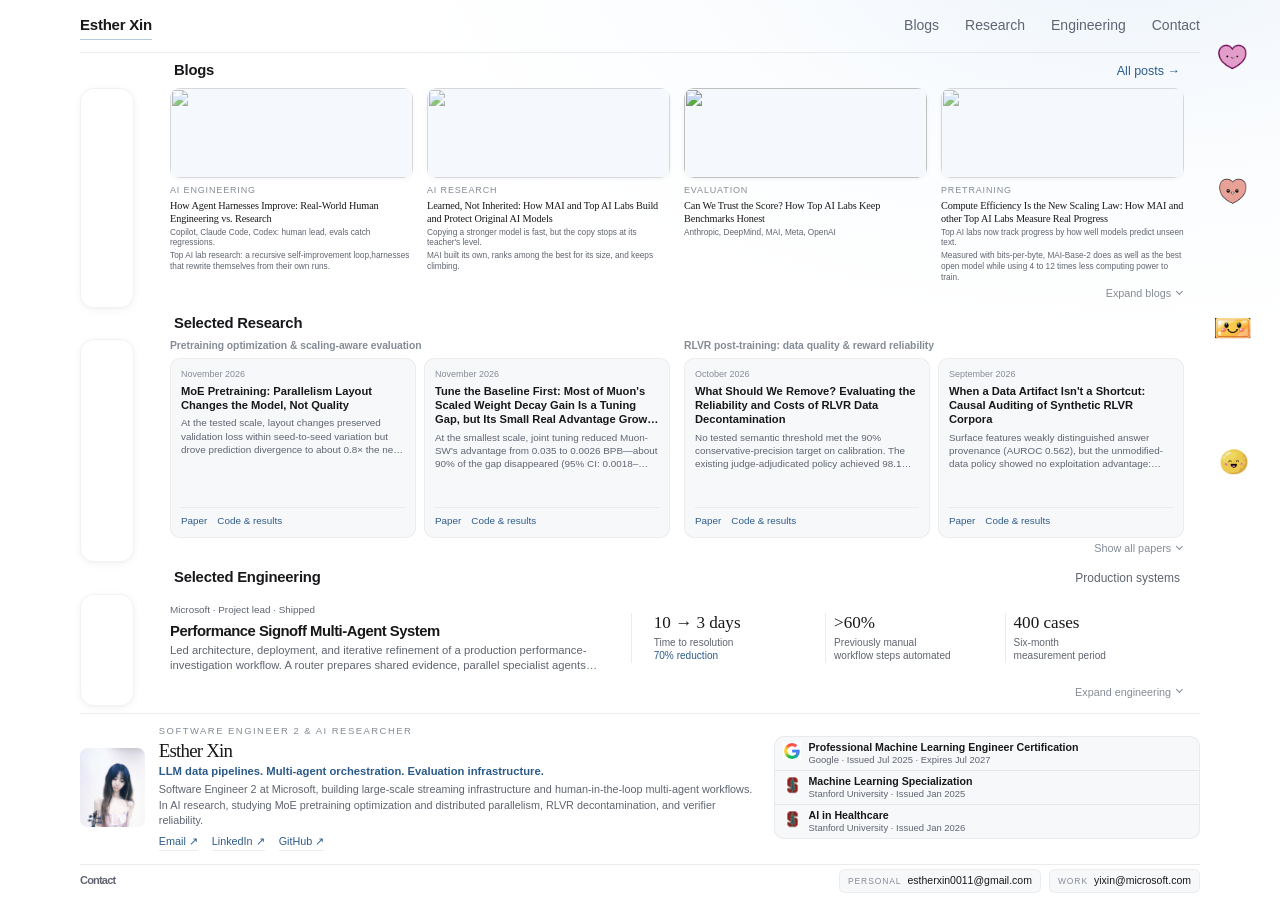
==== index.html @ d626d40d "Add files via upload" ====
<!doctype html>
<html lang="en">
<head>
  <meta charset="utf-8">
  <meta name="viewport" content="width=device-width, initial-scale=1">
  <meta name="description" content="Esther Xin: Software Engineer 2 and AI Researcher working on LLM data pipelines, evaluation infrastructure, and pretraining optimization.">
  <meta name="theme-color" content="#ffffff">
  <title>Esther Xin | ML Systems &amp; LLM Research</title>
  <link rel="stylesheet" href="styles.css">
  <script src="tabs.js" defer></script>
  <style id="credential-styles">
    .credentials {
      width: 100%;
      max-width: 520px;
      margin: 19px 0;
      border: 1px solid rgba(24, 24, 27, 0.06);
      border-radius: 10px;
      background: var(--surface);
    }
    .credential { display: flex; align-items: flex-start; gap: 12px; padding: 10px 12px; }
    .credential + .credential { border-top: 1px solid var(--line); }
    .credential-logo { display: block; flex: 0 0 30px; width: 30px; height: 30px; margin-top: 2px; object-fit: contain; }
    .credential-copy { display: flex; flex-direction: column; gap: 3px; min-width: 0; }
    .credential-name { font-size: 13px; font-weight: 550; line-height: 1.45; color: var(--ink); }
    .credential-details { font-size: 11px; line-height: 1.55; color: var(--muted); }
  </style>
  <style>
    .smile-rail {
      --smile-size: min(52.8px, 8.4vh);
      position: fixed;
      top: 4vh;
      right: 12px;
      width: var(--smile-size);
      /* Preserve the existing gaps with 1.2x larger icons. */
      height: calc(72vh - 8 * var(--smile-size) / 3);
      max-height: calc(600px - 8 * var(--smile-size) / 3);
      display: flex;
      flex-direction: column;
      justify-content: space-between;
      gap: 16px;
      z-index: 5;
      pointer-events: none;
    }
    .smile-button {
      position: relative;
      flex: 0 0 var(--smile-size);
      width: var(--smile-size);
      height: var(--smile-size);
      padding: 0;
      border: 0;
      border-radius: 8px;
      background: none;
      cursor: pointer;
      pointer-events: auto;
    }
    .smile-button img { display: block; width: 100%; height: 100%; object-fit: contain; transform-origin: right center; transition: transform 160ms ease; }
    .smile-button:is(:hover, :focus) img { transform: scale(1.2); }
    .smile-button:focus-visible { outline: 2px solid var(--link); outline-offset: 4px; }
    .smile-tooltip {
      position: absolute;
      right: calc(100% + 12px);
      top: 50%;
      transform: translateY(-50%);
      padding: 5px 9px;
      border: 1px solid var(--line);
      border-radius: 6px;
      background: var(--paper);
      color: var(--ink);
      font: 12px/1.4 -apple-system, BlinkMacSystemFont, "Segoe UI", sans-serif;
      white-space: nowrap;
      box-shadow: 0 2px 8px #332d2914;
      opacity: 0;
      visibility: hidden;
      pointer-events: none;
      transition: opacity 160ms ease;
    }
    .smile-button:is(:hover, :focus) .smile-tooltip { opacity: 1; visibility: visible; }
    @media (max-width: 1120px) {
      .site-header, main, footer { width: calc(100% - 112px); margin-inline: 24px 88px; }
    }
    @media (max-width: 680px) {
      .smile-rail {
        --smile-size: 24px;
        position: static;
        width: auto;
        height: auto;
        max-height: none;
        margin: 8px 20px 0;
        flex-direction: row;
        justify-content: flex-end;
        gap: 8px;
      }
      .smile-tooltip { right: 0; top: calc(100% + 6px); transform: none; }
      .site-header, main, footer { width: calc(100% - 40px); margin-inline: auto; }
      .portrait { max-width: 100%; }
    }
    @media (prefers-reduced-motion: reduce) {
      .smile-button img, .smile-tooltip { transition: none; }
    }
    @media print {
      .smile-rail { display: none; }
      main, footer { width: 100%; margin-inline: 0; }
    }
  </style>
</head>
<body>
  <a class="skip-link" href="#main">Skip to content</a>
  <header class="site-header">
    <a class="wordmark" href="#about">Esther Xin</a>
    <nav aria-label="Main navigation">
      <a href="blogs/">Blogs</a>
      <a href="#research">Research</a>
      <a href="#engineering">Engineering</a>
      <a href="#contact">Contact</a>
    </nav>
  </header>

  <aside class="smile-rail" aria-label="A little smile">
    <button class="smile-button" type="button" aria-label="Smile - pink heart" aria-describedby="smile-heart">
      <img src="[data-uri]" alt="" aria-hidden="true">
      <span class="smile-tooltip" id="smile-heart" role="tooltip">Smile</span>
    </button>
    <button class="smile-button" type="button" aria-label="Smile - peach heart" aria-describedby="smile-heart2">
      <img src="[data-uri]" alt="" aria-hidden="true">
      <span class="smile-tooltip" id="smile-heart2" role="tooltip">Smile</span>
    </button>
    <button class="smile-button" type="button" aria-label="Smile - square face" aria-describedby="smile-square">
      <img src="[data-uri]" alt="" aria-hidden="true">
      <span class="smile-tooltip" id="smile-square" role="tooltip">Smile</span>
    </button>
    <button class="smile-button" type="button" aria-label="Smile - round face" aria-describedby="smile-round">
      <img src="[data-uri]" alt="" aria-hidden="true">
      <span class="smile-tooltip" id="smile-round" role="tooltip">Smile</span>
    </button>
  </aside>

  <main id="main" class="home-page">
    <h1 class="visually-hidden">Esther Xin</h1>
    <div class="work-board" data-work-board>
      <div class="section-heading blogs-topbar">
        <h2 id="blogs-title" tabindex="-1">Blogs</h2>
        <a class="section-note section-link" href="blogs/">All posts <span aria-hidden="true">&rarr;</span></a>
      </div>

      <div class="section-heading research-topbar">
        <h2 id="research-title" tabindex="-1">Selected Research</h2>
      </div>

      <div class="section-heading engineering-topbar">
        <h2 id="engineering-title" tabindex="-1">Selected Engineering</h2>
        <span class="section-note">Production systems</span>
      </div>

      <nav class="work-rail" aria-label="Portfolio sections" hidden>
        <button type="button" aria-controls="blogs-content" data-work-toggle="blogs" aria-label="Blogs" title="Blogs"></button>
        <button type="button" aria-controls="research-content" data-work-toggle="research" aria-label="Selected Research" title="Selected Research"></button>
        <button type="button" aria-controls="engineering-content" data-work-toggle="engineering" aria-label="Selected Engineering" title="Selected Engineering"></button>
      </nav>

      <div class="work-panels">
        <section class="section work-panel" id="blogs" aria-labelledby="blogs-title">
          <div class="panel-content" id="blogs-content">
            <div class="blog-grid">
              <article class="blog-card">
                <a class="blog-card-media" href="blogs/how-agent-harnesses-improve/" target="_blank" rel="noopener" tabindex="-1" aria-hidden="true">
                  <img class="blog-card-image blog-card-image--soft" src="assets/blogs/preview.png" alt="" width="630" height="560">
                </a>
                <div class="blog-card-copy">
                  <p class="eyebrow">AI engineering</p>
                  <h3><a href="blogs/how-agent-harnesses-improve/" target="_blank" rel="noopener">How Agent Harnesses Improve: Real-World Human Engineering vs. Research<span class="visually-hidden"> (opens in a new tab)</span></a></h3>
                  <p class="blog-summary">
                    <span>Copilot, Claude Code, Codex: human lead, evals catch regressions.</span>
                    <span>Top AI lab research: a recursive self-improvement loop,harnesses that rewrite themselves from their own runs.</span>
                  </p>
                </div>
              </article>

              <article class="blog-card">
                <a class="blog-card-media" href="blogs/learned-not-inherited/" target="_blank" rel="noopener" tabindex="-1" aria-hidden="true">
                  <img class="blog-card-image blog-card-image--soft blog-card-image--top" src="assets/blogs/blog2.png" alt="" width="768" height="825">
                </a>
                <div class="blog-card-copy">
                  <p class="eyebrow">AI research</p>
                  <h3><a href="blogs/learned-not-inherited/" target="_blank" rel="noopener">Learned, Not Inherited: How MAI and Top AI Labs Build and Protect Original AI Models<span class="visually-hidden"> (opens in a new tab)</span></a></h3>
                  <p class="blog-summary">
                    <span>Copying a stronger model is fast, but the copy stops at its teacher's level.</span>
                    <span>MAI built its own, ranks among the best for its size, and keeps climbing.</span>
                  </p>
                </div>
              </article>

              <article class="blog-card">
                <a class="blog-card-media" href="blogs/can-we-trust-the-score/" target="_blank" rel="noopener" tabindex="-1" aria-hidden="true">
                  <img class="blog-card-image" src="assets/blogs/blog3.png" alt="" width="1152" height="768">
                </a>
                <div class="blog-card-copy">
                  <p class="eyebrow">Evaluation</p>
                  <h3><a href="blogs/can-we-trust-the-score/" target="_blank" rel="noopener">Can We Trust the Score? How Top AI Labs Keep Benchmarks Honest<span class="visually-hidden"> (opens in a new tab)</span></a></h3>
                  <p class="blog-summary">Anthropic, DeepMind, MAI, Meta, OpenAI</p>
                </div>
              </article>

              <article class="blog-card">
                <a class="blog-card-media" href="blogs/compute-efficiency-scaling-law/" target="_blank" rel="noopener" tabindex="-1" aria-hidden="true">
                  <img class="blog-card-image blog-card-image--soft" src="assets/blogs/blog4.png" alt="" width="988" height="450">
                </a>
                <div class="blog-card-copy">
                  <p class="eyebrow">Pretraining</p>
                  <h3><a href="blogs/compute-efficiency-scaling-law/" target="_blank" rel="noopener">Compute Efficiency Is the New Scaling Law: How MAI and other Top AI Labs Measure Real Progress<span class="visually-hidden"> (opens in a new tab)</span></a></h3>
                  <p class="blog-summary">
                    <span>Top AI labs now track progress by how well models predict unseen text.</span>
                    <span>Measured with bits-per-byte, MAI-Base-2 does as well as the best open model while using 4 to 12 times less computing power to train.</span>
                  </p>
                </div>
              </article>
            </div>
          </div>
          <button class="panel-toggle" type="button" aria-controls="blogs-content" data-work-toggle="blogs" hidden><span>Expand blogs</span><span class="toggle-icon" aria-hidden="true"></span></button>
        </section>

        <section class="section work-panel" id="research" aria-labelledby="research-title">
          <div class="panel-content" id="research-content">

            <div class="research-thread">
              <h3>Pretraining optimization &amp; scaling-aware evaluation</h3>
              <article class="paper">
                <p class="paper-date"><time datetime="2026-11">November 2026</time></p>
                <h4><a href="https://arxiv.org/abs/2611.15271">MoE Pretraining: Parallelism Layout Changes the Model, Not Quality</a></h4>
                <p class="paper-findings">At the tested scale, layout changes preserved validation loss within seed-to-seed variation but drove prediction divergence to about 0.8&times; the new-seed baseline. In the base MoE, 92% of routing decisions differed; near-tied router scores explained early flips.</p>
                <div class="paper-method">
                  <h5>Data &amp; method</h5>
                  <p>80 pretraining runs on 20M FineWeb-Edu tokens; 25M&ndash;117M-parameter MoEs across 9 data-/expert-parallel layouts, with fixed seed/data/hyperparameters, new-seed and dense controls, and router-margin analysis; single-node fp32 CPU and single-GPU fp16 experiments.</p>
                </div>
                <p class="paper-links"><a href="https://arxiv.org/abs/2611.15271">Paper</a><a href="https://github.com/ethxin0011/moe_parallelism" target="_blank" rel="noopener noreferrer">Code &amp; results</a></p>
              </article>
              <article class="paper">
                <p class="paper-date"><time datetime="2026-11">November 2026</time></p>
                <h4><a href="https://arxiv.org/abs/2611.02529">Tune the Baseline First: Most of Muon's Scaled Weight Decay Gain Is a Tuning Gap, but Its Small Real Advantage Grows With Model Size</a></h4>
                <p class="paper-findings">At the smallest scale, joint tuning reduced Muon-SW's advantage from 0.035 to 0.0026 BPB&mdash;about 90% of the gap disappeared (95% CI: 0.0018&ndash;0.0034). The surviving share rose from roughly 10% to 21% across the tested ladder; larger-rung estimates use single-seed sweeps.</p>
                <div class="paper-method">
                  <h5>Data &amp; method</h5>
                  <p>81 runs across 3 MoE rungs, 1.9M&ndash;15M active parameters; source-scaled data and joint LR/WD tuning, with 4 paired seeds at the smallest tuned rung.</p>
                </div>
                <p class="paper-links"><a href="https://arxiv.org/abs/2611.02529">Paper</a><a href="https://github.com/ethxin0011/weight_decay_ladder" target="_blank" rel="noopener noreferrer">Code &amp; results</a></p>
              </article>
              <article class="paper">
                <p class="paper-date"><time datetime="2026-10">October 2026</time></p>
                <h4><a href="https://arxiv.org/abs/2610.38433">Does Chain-of-Thought Reliance Follow a Scaling Law? Larger Models Follow Their Steps More, Independent of Post-Training</a></h4>
                <p class="paper-findings">On synthetic box-swap tasks, Qwen3 answer reliance on written reasoning rose from 16&ndash;18% at 0.6B to 97&ndash;100% at 14B. Reliance correlated with step accuracy (r = 0.99); base/post-trained Qwen3 differences were at most 0.03 from 4B upward.</p>
                <div class="paper-method">
                  <h5>Data &amp; method</h5>
                  <p>25 open-weight models/checkpoints from 4 families, 7,200 evaluation items each; exact-ground-truth tasks and controlled CoT edits, inference only.</p>
                </div>
                <p class="paper-links"><a href="https://arxiv.org/abs/2610.38433">Paper</a><a href="https://github.com/ethxin0011/cot-scale-reliance" target="_blank" rel="noopener noreferrer">Code &amp; results</a></p>
              </article>
            </div>

            <div class="research-thread">
              <h3>RLVR post-training: data quality &amp; reward reliability</h3>
              <article class="paper">
                <p class="paper-date"><time datetime="2026-10">October 2026</time></p>
                <h4><a href="https://arxiv.org/abs/2610.21229">What Should We Remove? Evaluating the Reliability and Costs of RLVR Data Decontamination</a></h4>
                <p class="paper-findings">No tested semantic threshold met the 90% conservative-precision target on calibration. The existing judge-adjudicated policy achieved 98.1% resolved precision and 98.2% candidate-frame recall on held-out corpora&mdash;not corpus-wide recall.</p>
                <div class="paper-method">
                  <h5>Data &amp; method</h5>
                  <p>16 corpora with 1,673,514 corpus-specific items, 6 benchmarks, 8 policies, and 594 blinded dual-reviewed pairs; disjoint calibration/held-out sets.</p>
                </div>
                <p class="paper-links"><a href="https://arxiv.org/abs/2610.21229">Paper</a><a href="https://github.com/ethxin0011/rlvr_data_contamination" target="_blank" rel="noopener noreferrer">Code &amp; results</a></p>
              </article>
              <article class="paper">
                <p class="paper-date"><time datetime="2026-09">September 2026</time></p>
                <h4><a href="https://arxiv.org/abs/2610.00202">When a Data Artifact Isn't a Shortcut: Causal Auditing of Synthetic RLVR Corpora</a></h4>
                <p class="paper-findings">Surface features weakly distinguished answer provenance (AUROC 0.562), but the unmodified-data policy showed no exploitation advantage: gaps were 0.021 vs. 0.027 for the matched control. A detectable artifact was not shown to be exploited under the tested budget.</p>
                <div class="paper-method">
                  <h5>Data &amp; method</h5>
                  <p>315,499 GooseReason-0.7M answer options, 5 surface features, and 2 policy-training arms with equal dataset sizes and a fixed budget; paraphrase-matched control.</p>
                </div>
                <p class="paper-links"><a href="https://arxiv.org/abs/2610.00202">Paper</a><a href="https://github.com/ethxin0011/rlvr_authenticity_audit" target="_blank" rel="noopener noreferrer">Code &amp; results</a></p>
              </article>
              <article class="paper">
                <p class="paper-date"><time datetime="2026-09">September 2026</time></p>
                <h4><a href="https://arxiv.org/abs/2609.06386">Are Verifier Errors Independent Within a GRPO Group? Evidence from Qwen2.5 Rollouts</a></h4>
                <p class="paper-findings">Within-group verifier-error correlation was 0.530 (95% CI: 0.500&ndash;0.560), implying 1.70 effective samples per group of 8 under an exchangeable-error model. Advantage-sign disagreements affected up to 0.83% of groups; shared prompt difficulty and answer form were not disentangled.</p>
                <div class="paper-method">
                  <h5>Data &amp; method</h5>
                  <p>24,998 groups of 8 Qwen2.5-1.5B completions across MATH, GSM8K, and DeepMath-103K; correlation estimation and advantage replay across 4 rule-verifier configurations.</p>
                </div>
                <p class="paper-links"><a href="https://arxiv.org/abs/2609.06386">Paper</a><a href="https://github.com/ethxin0011/rlvr_group_correlation" target="_blank" rel="noopener noreferrer">Code &amp; results</a></p>
              </article>
              <article class="paper">
                <p class="paper-date"><time datetime="2026-09">September 2026</time></p>
                <h4><a href="https://arxiv.org/abs/2609.01354">Where the Verifier Fails: A Category-Level Audit of Reward Signals in RLVR</a></h4>
                <p class="paper-findings">Self-validation ranged from 53.8% to 95.2%; two same-library configurations disagreed on 49.9% of pairs. Whitespace/punctuation caused 93.0% of default LaTeX in-contract failures; the reference numeric cascade accepted all tested off-by-one cases at magnitudes &ge;10<sup>4</sup>.</p>
                <div class="paper-method">
                  <h5>Data &amp; method</h5>
                  <p>307,420 verdicts across 4 verifier implementations; certified-equivalent and adversarial answer transformations, with category-level audits separating rejection from execution failure.</p>
                </div>
                <p class="paper-links"><a href="https://arxiv.org/abs/2609.01354">Paper</a><a href="https://github.com/ethxin0011/verifier-error-budget" target="_blank" rel="noopener noreferrer">Code &amp; results</a></p>
              </article>
            </div>
          </div>
          <button class="panel-toggle" type="button" aria-controls="research-content" data-work-toggle="research" hidden><span>Show all papers</span><span class="toggle-icon" aria-hidden="true"></span></button>
        </section>

        <section class="section work-panel" id="engineering" aria-labelledby="engineering-title">
          <div class="panel-content" id="engineering-content">
            <p class="section-description">Engineering delivery alongside independent research, with an emphasis on evidence, reliability, and human decision boundaries.</p>
            <article class="project">
              <p class="paper-date">Microsoft &middot; Project lead &middot; Shipped</p>
              <h3>Performance Signoff Multi-Agent System</h3>
              <p>Led architecture, deployment, and iterative refinement of a production performance-investigation workflow. A router prepares shared evidence, parallel specialist agents investigate performance signals, and a critique stage validates the report before publication. The final signoff decision remains with a human reviewer.</p>
              <dl class="project-metrics">
                <div><dt>10 &rarr; 3 days</dt><dd>Time to resolution<br><span>70% reduction</span></dd></div>
                <div><dt>&gt;60%</dt><dd>Previously manual<br>workflow steps automated</dd></div>
                <div><dt>400 cases</dt><dd>Six-month<br>measurement period</dd></div>
              </dl>
              <figure class="architecture">
                <a href="assets/signoff-workflow.svg" aria-label="Open the full-size performance signoff architecture diagram">
                  <img src="assets/signoff-workflow.svg" alt="Evidence intake flows to a router and four parallel specialists, then critique and validation, controlled report publication, human review, and an audit record. Feedback returns to routing." width="1080" height="700" loading="lazy">
                </a>
                <figcaption>Public-facing architecture overview; internal service names omitted. <a href="assets/signoff-workflow.svg">View full size</a>.</figcaption>
              </figure>
              <p class="project-note">Operational results reported for a 400-case, six-month measurement. Time to resolution and workflow-step automation are distinct measures; neither is presented as a developer-hours saving.</p>
            </article>
          </div>
          <button class="panel-toggle" type="button" aria-controls="engineering-content" data-work-toggle="engineering" hidden><span>Expand engineering</span><span class="toggle-icon" aria-hidden="true"></span></button>
        </section>
      </div>
    </div>

    <dialog class="paper-dialog" aria-labelledby="paper-dialog-title">
      <form method="dialog" class="paper-dialog-controls">
        <button type="submit" autofocus>Close <span aria-hidden="true">&times;</span></button>
      </form>
      <div class="paper-dialog-content"></div>
    </dialog>

    <section class="intro" id="about" aria-labelledby="intro-title">
      <img class="portrait" src="assets/portrait.jpg" alt="Portrait of Esther Xin" width="600" height="671" loading="lazy">
      <div class="intro-copy">
        <p class="eyebrow">Software Engineer 2 &amp; AI Researcher</p>
        <h2 id="intro-title">Esther Xin</h2>
        <p class="intro-lead">LLM data pipelines. Multi-agent orchestration. Evaluation infrastructure.</p>
        <p>Software Engineer 2 at Microsoft, building large-scale streaming infrastructure and human-in-the-loop multi-agent workflows.</p>
        <p>In AI research, studying MoE pretraining optimization and distributed parallelism, RLVR decontamination, and verifier reliability.</p>
        <div class="credentials" role="group" aria-label="Education and credentials">
          <div class="credential">
            <img class="credential-logo" src="[data-uri]" alt="" aria-hidden="true" width="65" height="65">
            <div class="credential-copy">
              <span class="credential-name">Professional Machine Learning Engineer Certification</span>
              <span class="credential-details">Google &middot; Issued <time datetime="2025-07">Jul 2025</time> &middot; Expires <time datetime="2027-07">Jul 2027</time></span>
            </div>
          </div>
          <div class="credential">
            <img class="credential-logo" src="[data-uri]" alt="" aria-hidden="true" width="56" height="78">
            <div class="credential-copy">
              <span class="credential-name">Machine Learning Specialization</span>
              <span class="credential-details">Stanford University &middot; Issued <time datetime="2025-01">Jan 2025</time></span>
            </div>
          </div>
          <div class="credential">
            <img class="credential-logo" src="[data-uri]" alt="" aria-hidden="true" width="56" height="78">
            <div class="credential-copy">
              <span class="credential-name">AI in Healthcare</span>
              <span class="credential-details">Stanford University &middot; Issued <time datetime="2026-01">Jan 2026</time></span>
            </div>
          </div>
        </div>
        <p>AMA, I like to chat and hear your stories.&nbsp;<img alt="Smiling emoji" style="height: 2lh; width: auto; vertical-align: middle;" src="[data-uri]"></p>
        <div class="links" aria-label="Profile and contact links">
          <a href="#contact">Email <span aria-hidden="true">&#8599;</span></a>
          <a href="https://www.linkedin.com/in/esther-xin" target="_blank" rel="noopener noreferrer">LinkedIn <span aria-hidden="true">&#8599;</span></a>
          <a href="https://github.com/ethxin0011" target="_blank" rel="noopener noreferrer">GitHub <span aria-hidden="true">&#8599;</span></a>
        </div>
      </div>
    </section>

    <section class="section contact" id="contact" aria-labelledby="contact-title">
      <h2 id="contact-title">Contact</h2>
      <p>For conversations about LLM training systems, data quality, and evaluation reliability:</p>
      <div class="contact-emails">
        <a class="email-card" href="mailto:estherxin0011@gmail.com">
          <span class="email-label">Personal</span>
          <span class="contact-email">estherxin0011@gmail.com</span>
        </a>
        <a class="email-card" href="mailto:yixin@microsoft.com">
          <span class="email-label">Work</span>
          <span class="contact-email">yixin@microsoft.com</span>
        </a>
      </div>
      <div class="links">
        <a href="https://www.linkedin.com/in/esther-xin" target="_blank" rel="noopener noreferrer">LinkedIn</a>
        <a href="https://github.com/ethxin0011" target="_blank" rel="noopener noreferrer">GitHub</a>
      </div>
    </section>
  </main>
</body>
</html>
---- styles.css ----
:root {
  color-scheme: light;
  --paper: #ffffff;
  --surface: #f7f8fa;
  --surface-hover: #f0f3f8;
  --accent-soft: #eef4fb;
  --accent-bar: #6b93bd;
  --ink: #18181b;
  --muted: #5f6470;
  --subtle: #858b96;
  --link: #2c5b8a;
  --link-hover: #1d4268;
  --line: rgba(24, 24, 27, 0.08);
}
* { box-sizing: border-box; }
[hidden] { display: none !important; }
html { scroll-behavior: smooth; scroll-padding-top: 24px; }
body {
  margin: 0;
  background: radial-gradient(ellipse 1040px 580px at 88% -8%, rgba(206, 224, 244, 0.36) 0%, rgba(232, 241, 250, 0.14) 44%, transparent 74%), var(--paper);
  color: var(--ink);
  font-family: -apple-system, BlinkMacSystemFont, "Segoe UI", Inter, sans-serif;
  font-size: 15px;
  line-height: 1.68;
  -webkit-font-smoothing: antialiased;
}
a { color: var(--link); text-underline-offset: 4px; transition: color 160ms ease, border-color 160ms ease; }
a:hover { color: var(--link-hover); text-decoration-thickness: 1.5px; }
a:focus-visible { outline: 2px solid var(--link); outline-offset: 4px; border-radius: 3px; }
.site-header, main, footer { width: min(960px, calc(100% - 64px)); margin-inline: auto; }
.site-header { display: flex; justify-content: space-between; align-items: center; gap: 20px; padding: 24px 0; border-bottom: 1px solid var(--line); }
.wordmark { color: var(--ink); font-weight: 600; letter-spacing: -0.015em; text-decoration: none; border-bottom: 1.5px solid rgba(107, 147, 189, 0.5); padding-bottom: 2px; }
.wordmark:hover { color: var(--link); border-bottom-color: var(--link); }
nav { display: flex; gap: 26px; font-size: 14px; }
nav a { color: var(--muted); text-decoration: none; }
nav a:hover { color: var(--ink); text-decoration: none; }
.skip-link { position: absolute; left: 20px; top: -100px; padding: 8px 16px; background: white; z-index: 1; }
.skip-link:focus { top: 12px; }
.intro { display: grid; grid-template-columns: 235px 1fr; gap: 54px; align-items: start; padding: 70px 0 66px; }
.portrait { width: 100%; height: 294px; object-fit: cover; object-position: center 39%; border-radius: 3px; margin-top: 6px; }
.eyebrow { font-size: 11px; letter-spacing: 1.5px; text-transform: uppercase; color: var(--muted); margin: 0 0 13px; }
h1, h2, .intro-lead { font-family: Georgia, "Times New Roman", serif; font-weight: 400; }
h1 { font-size: clamp(38px, 6vw, 52px); letter-spacing: -1.8px; line-height: 1.08; margin: 0 0 19px; }
.intro-lead { font-size: 26px; line-height: 1.28; margin: 0 0 22px; color: var(--link); }
.intro p:not(.eyebrow):not(.intro-lead) { color: var(--muted); margin: 0 0 15px; font-size: 15px; }
.links { display: flex; flex-wrap: wrap; gap: 24px; margin-top: 24px; font-size: 14px; }
.links a { text-decoration: none; border-bottom: 1px solid var(--line); }
.links a:hover { border-color: var(--link); }
.section { padding: 45px 0 22px; border-top: 1px solid var(--line); }
.section-heading { display: flex; justify-content: space-between; align-items: baseline; gap: 16px; }
h2 { font-size: 34px; letter-spacing: -.8px; line-height: 1.2; margin: 0 0 16px; }
.section-note { font-size: 12px; color: var(--muted); }
.section-description { color: var(--muted); max-width: 720px; font-size: 15px; margin: 0 0 34px; }
.research-thread { margin: 0 0 38px; }
.research-thread > h3 { font-size: 24px; line-height: 1.35; font-weight: 600; letter-spacing: -.4px; color: var(--ink); margin: 30px 0 8px; padding-bottom: 15px; border-bottom: 1px solid var(--line); }
.paper { padding: 17px 0 21px; max-width: 870px; }
.paper + .paper { border-top: 1px solid var(--line); }
.paper-date { font-size: 12px; color: var(--muted); margin: 0 0 7px; }
.paper h4 { margin: 0 0 12px; font-size: 16px; line-height: 1.5; font-weight: 600; letter-spacing: -.1px; }
.paper h4 a { color: var(--ink); text-decoration: none; }
.paper h4 a:hover { color: var(--link); text-decoration: underline; }
.paper-findings { font-size: 14px; font-weight: 400; color: var(--ink); margin: 0; }
.paper-method { margin: 14px 0 0; padding-left: 15px; }
.paper-method :is(h3, h5) { font-size: 11px; line-height: 1.5; font-weight: 600; letter-spacing: .6px; text-transform: uppercase; color: var(--muted); margin: 0 0 4px; }
.paper-method p { font-size: 12px; line-height: 1.65; color: var(--muted); margin: 0; }
.paper-links { display: flex; gap: 22px; font-size: 13px; margin: 10px 0 0; }
.project h3 { font-size: 25px; letter-spacing: -.5px; line-height: 1.35; margin: 6px 0 14px; }
.project > p:not(.paper-date) { color: var(--muted); font-size: 15px; }
.project-metrics { display: grid; grid-template-columns: repeat(3, 1fr); margin: 28px 0; padding: 24px 0; border-block: 1px solid var(--line); }
.project-metrics div { padding: 0 22px; }
.project-metrics div:first-child { padding-left: 0; }
.project-metrics div + div { border-left: 1px solid var(--line); }
.project-metrics dt { font-family: Georgia, "Times New Roman", serif; font-size: 30px; line-height: 1.3; }
.project-metrics dd { margin: 9px 0 0; font-size: 12px; color: var(--muted); line-height: 1.6; }
.project-metrics dd span { color: var(--link); }
.architecture { margin: 28px 0 12px; }
.architecture img { display: block; width: 100%; height: auto; border: 1px solid var(--line); border-radius: 5px; background: white; }
figcaption { font-size: 12px; color: var(--muted); margin-top: 10px; }
.project > .project-note { font-size: 12px !important; max-width: 760px; margin-bottom: 30px; }
.contact { padding-bottom: 48px; }
.contact p { color: var(--muted); font-size: 15px; }
.contact-emails { display: grid; grid-template-columns: repeat(2, minmax(0, 1fr)); gap: 18px; margin-top: 25px; }
.email-card { display: flex; flex-direction: column; gap: 6px; padding: 20px 22px; background: var(--surface); border: 1px solid rgba(24, 24, 27, 0.05); border-radius: 10px; text-decoration: none; transition: background-color 180ms ease, border-color 180ms ease; }
.email-card:hover { border-color: rgba(44, 91, 138, 0.24); background: var(--surface-hover); }
.email-label { color: var(--subtle); font-size: 11px; letter-spacing: 0.9px; text-transform: uppercase; }
.contact-email { font-size: 18px; font-family: Georgia, "Times New Roman", serif; color: var(--ink); overflow-wrap: anywhere; }
.email-card:hover .contact-email { color: var(--link); }
footer { display: flex; justify-content: space-between; gap: 18px; padding: 23px 0 35px; border-top: 1px solid var(--line); font-size: 11px; color: var(--muted); }
@media (max-width: 680px) {
  .site-header, main, footer { width: calc(100% - 40px); }
  .site-header { padding: 22px 0; }
  nav { gap: 14px; font-size: 12px; }
  .intro { grid-template-columns: 1fr; gap: 28px; padding: 35px 0 40px; }
  .portrait { width: 180px; height: 218px; }
  .section-heading { flex-direction: column; gap: 0; margin-bottom: 18px; }
  h2 { font-size: 29px; margin-bottom: 7px; }
  .section { padding-top: 30px; }
  .research-thread > h3 { font-size: 21px; }
  .paper h4 { font-size: 15px; }
  .project-metrics dt { font-size: 23px; }
  .project-metrics div { padding: 0 12px; }
  .project-metrics dd { font-size: 11px; }
  .contact-emails { grid-template-columns: 1fr; }
  footer { flex-direction: column; gap: 4px; }
}
@media (max-width: 380px) {
  .site-header { align-items: start; flex-direction: column; gap: 10px; }
  .project-metrics { grid-template-columns: 1fr; gap: 16px; }
  .project-metrics div { padding: 0; }
  .project-metrics div + div { border-left: 0; padding-top: 16px; border-top: 1px solid var(--line); }
}
@media (prefers-reduced-motion: reduce) {
  html { scroll-behavior: auto; }
}
@media print {
  .site-header, .skip-link { display: none; }
  body { background: white; font-size: 11pt; }
  main, footer { width: 100%; }
  .intro { padding: 0 0 24px; }
  .portrait { width: 160px; height: 195px; }
  .section { padding-top: 24px; }
  .paper, .project-metrics { break-inside: avoid; }
}

.visually-hidden {
  position: absolute;
  width: 1px;
  height: 1px;
  padding: 0;
  margin: -1px;
  overflow: hidden;
  clip-path: inset(50%);
  white-space: nowrap;
}
.site-header nav { flex-wrap: wrap; row-gap: 5px; }
.site-header [aria-current="page"] { color: var(--link); text-decoration: underline; }
@media (min-width: 1121px) {
  body > .site-header:has(+ .smile-rail), .home-page, .home-page + footer {
    width: min(1120px, calc(100% - 144px));
  }
}

.work-board {
  --overview-height: max(920px, 100svh);
  margin: 20px 0 32px;
}
.work-board[data-view] {
  display: grid;
  grid-template-columns: 54px minmax(0, 1fr);
  grid-template-rows: auto auto auto auto auto auto;
  column-gap: 20px;
  row-gap: 14px;
  align-items: stretch;
}
.work-board[data-view] .work-rail,
.work-board[data-view] .work-panels {
  display: contents;
}
.blogs-topbar,
.research-topbar,
.engineering-topbar {
  grid-column: 2;
  margin: 0 0 -2px;
  padding: 0 20px;
  align-items: baseline;
  flex-direction: row;
}
.blogs-topbar { grid-row: 1; }
.research-topbar { grid-row: 3; }
.engineering-topbar { grid-row: 5; }
.blogs-topbar h2,
.research-topbar h2,
.engineering-topbar h2 {
  margin: 0;
  font-family: inherit;
  font-size: 16px;
  font-weight: 600;
  letter-spacing: -0.015em;
  line-height: 1.3;
  color: var(--ink);
}
.blogs-topbar h2:focus,
.research-topbar h2:focus,
.engineering-topbar h2:focus { outline: none; }
.work-rail button, .panel-toggle, .paper-dialog-controls button {
  color: var(--muted);
  font: inherit;
  font-size: 12.5px;
  cursor: pointer;
  transition: color 200ms ease, background 200ms ease, background-color 200ms ease, border-color 200ms ease, box-shadow 220ms ease, transform 180ms ease;
}
.work-rail button {
  display: block;
  width: 100%;
  height: 100%;
  min-height: 44px;
  padding: 0;
  border: 1px solid rgba(24, 24, 27, 0.055);
  border-radius: 14px;
  background: rgba(255, 255, 255, 0.9);
  box-shadow: 0 2px 10px rgba(24, 24, 27, 0.045), 0 1px 2px rgba(24, 24, 27, 0.03);
}
.work-rail button[data-work-toggle="blogs"] { grid-column: 1; grid-row: 2; }
.work-rail button[data-work-toggle="research"] { grid-column: 1; grid-row: 4; }
.work-rail button[data-work-toggle="engineering"] { grid-column: 1; grid-row: 6; }
#blogs { grid-column: 2; grid-row: 2; }
#research { grid-column: 2; grid-row: 4; }
#engineering { grid-column: 2; grid-row: 6; }

.work-rail button:hover {
  color: var(--ink);
  background: #f6fafd;
  border-color: rgba(44, 91, 138, 0.14);
  box-shadow: 0 6px 18px rgba(44, 91, 138, 0.08), 0 2px 4px rgba(24, 24, 27, 0.04);
  transform: translateY(-1px);
}
.work-rail button:active {
  transform: translateY(0) scale(0.992);
}
.work-rail button[aria-expanded="true"] {
  color: var(--link);
  background: linear-gradient(180deg, #eff6fc 0%, #e6f1fa 100%);
  border-color: rgba(44, 91, 138, 0.24);
  box-shadow: 0 10px 26px rgba(44, 91, 138, 0.13), 0 2px 6px rgba(24, 24, 27, 0.05);
  font-weight: 600;
}
.work-board button:focus-visible, .paper-dialog button:focus-visible {
  outline: 2px solid var(--link);
  outline-offset: 2px;
}
.panel-heading h2:focus { outline: none; }
.work-panel {
  padding: 18px 20px 12px;
  border: 0;
  border-radius: 14px;
  background: transparent;
  transition: background-color 220ms ease, box-shadow 220ms ease;
}
#blogs.work-panel,
#research.work-panel,
#engineering.work-panel {
  padding-top: 0;
}
#blogs.work-panel[data-state="expanded"],
#research.work-panel[data-state="expanded"],
#engineering.work-panel[data-state="expanded"] {
  padding-top: 16px;
}
.work-panel[data-state="expanded"] {
  padding-bottom: 18px;
  background: rgba(247, 250, 253, 0.65);
  box-shadow: 0 4px 20px rgba(44, 91, 138, 0.05);
}
.panel-heading { margin: 0 0 14px; align-items: baseline; flex-direction: row; }
.panel-heading h2 {
  margin: 0;
  font-family: inherit;
  font-size: 16px;
  font-weight: 600;
  letter-spacing: -0.015em;
  line-height: 1.3;
  color: var(--ink);
}
.panel-heading .section-note { margin: 0; font-size: 12px; color: var(--subtle); }
.section-link { flex: none; color: var(--link); text-decoration: none; font-size: 12.5px; }
.section-link:hover { color: var(--link-hover); text-decoration: underline; }
.work-panel[data-state="preview"] { display: flex; flex-direction: column; }
#blogs[data-state="preview"], #research[data-state="preview"] { min-height: calc(var(--overview-height) * .3); }
#engineering[data-state="preview"] { min-height: calc(var(--overview-height) * .2); }
.work-panel[data-state="folded"] {
  display: flex;
  justify-content: space-between;
  align-items: center;
  gap: 8px 14px;
  padding-block: 10px;
  flex-wrap: wrap;
}
.work-panel[data-state="folded"] .panel-heading { margin: 0; }
.work-panel[data-state="folded"] h2 { font-size: 14.5px; font-weight: 500; color: var(--muted); }
.work-panel[data-state="folded"] .section-note { display: none; }
.panel-toggle {
  align-self: flex-end;
  display: flex;
  align-items: center;
  gap: 6px;
  width: max-content;
  min-height: 36px;
  margin: auto 0 0 auto;
  padding: 4px 2px;
  border: 0;
  background: transparent;
  color: var(--subtle);
  font-size: 12px;
}
.panel-toggle:hover { color: var(--link); }
.toggle-icon {
  width: .45em;
  height: .45em;
  border: solid currentColor;
  border-width: 0 1.4px 1.4px 0;
  transform: translateY(-2px) rotate(45deg);
  transition: transform 180ms ease;
}
.panel-toggle[aria-expanded="true"] .toggle-icon { transform: translateY(2px) rotate(225deg); }

.blog-grid {
  display: grid;
  grid-template-columns: repeat(4, minmax(0, 1fr));
  gap: 14px;
  align-items: start;
}
.blog-card {
  display: flex;
  flex-direction: column;
  gap: 8px;
  min-width: 0;
}
.blog-card-media {
  display: block;
  overflow: hidden;
  border-radius: 10px;
  background: #f5f8fc;
  box-shadow: 0 1px 4px rgba(24, 24, 27, 0.05);
}
.blog-card-image {
  display: block;
  width: 100%;
  height: auto;
  aspect-ratio: 4 / 3;
  object-fit: cover;
  object-position: center;
  transition: transform 260ms ease, opacity 260ms ease, filter 260ms ease;
}
.blog-card-image--soft {
  opacity: 0.76;
  filter: brightness(1.06) saturate(0.86);
}
.blog-card-image--top { object-position: top; }
.blog-card:hover .blog-card-image { transform: scale(1.02); }
.blog-card:hover .blog-card-image--soft {
  opacity: 0.9;
  filter: brightness(1.02) saturate(0.95);
}
.blog-card-copy { min-width: 0; }
.blog-card-copy .eyebrow { margin-bottom: 3px; font-size: 10px; letter-spacing: 0.85px; color: var(--subtle); }
.blog-card h2, .blog-card h3 {
  margin: 0 0 5px;
  font: 400 13.5px/1.3 Georgia, "Times New Roman", serif;
  letter-spacing: -0.012em;
}
.blog-card a { color: var(--ink); text-decoration: none; }
.blog-card a:hover { color: var(--link); text-decoration: none; }
.blog-summary { color: var(--muted); font-size: 11px; line-height: 1.44; margin: 0; overflow-wrap: anywhere; }
.blog-summary span { display: block; }
.blog-summary span + span { margin-top: 2px; }
#blogs[data-state="preview"] .panel-content { margin: 0; }
#research[data-state="preview"] .panel-content { margin: auto 0; }
#blogs[data-state="expanded"] .panel-content { margin: 0 0 14px; }

.papers-ready .research-thread > .paper { display: none; }
.papers-ready #research-content {
  display: grid;
  grid-template-columns: repeat(2, minmax(0, 1fr));
  gap: 16px;
  align-items: start;
}
.papers-ready #research[data-state="preview"] .paper-card:nth-child(n+3) { display: none; }
.papers-ready .research-thread {
  min-width: 0;
  margin: 0;
}
.papers-ready .research-thread > h3 {
  margin: 0 0 8px;
  padding: 0;
  border: 0;
  font-size: 12px;
  font-weight: 550;
  letter-spacing: -0.005em;
  color: var(--subtle);
}
.paper-grid { display: grid; grid-template-columns: repeat(2, minmax(0, 1fr)); gap: 10px; align-items: stretch; }
.paper-card {
  position: relative;
  display: flex;
  flex-direction: column;
  min-width: 0;
  padding: 13px 14px 12px;
  border: 1px solid rgba(24, 24, 27, 0.05);
  border-radius: 10px;
  background: var(--surface);
  transition: background-color 180ms ease, border-color 180ms ease;
}
.paper-card:hover, .paper-card:focus-within { border-color: rgba(44, 91, 138, 0.22); background: var(--surface-hover); }
.paper-card h4 { margin: 0 0 6px; font-size: 12.5px; font-weight: 600; line-height: 1.42; letter-spacing: -0.005em; overflow-wrap: anywhere; }
.paper-card-button {
  padding: 0;
  border: 0;
  background: none;
  color: var(--ink);
  cursor: pointer;
  font: inherit;
  text-align: left;
}
.paper-card:hover .paper-card-button { color: var(--link); }
.paper-card-button::after { content: ""; position: absolute; inset: 0; }
.paper-card .paper-date { font-size: 11px; color: var(--subtle); margin-bottom: 4px; }
.paper-card .paper-findings { color: var(--muted); font-size: 11.5px; line-height: 1.5; }
.paper-card .paper-links {
  position: relative;
  z-index: 2;
  margin: auto 0 0;
  padding-top: 8px;
  border-top: 1px solid rgba(24, 24, 27, 0.055);
  display: flex;
  flex-wrap: wrap;
  gap: 14px;
  font-size: 11.5px;
}
.paper-card .paper-links a {
  text-decoration: none;
  font-weight: 500;
}
.paper-card .paper-links a:hover {
  text-decoration: underline;
}
#research[data-state="preview"] .paper-findings,
#engineering[data-state="preview"] .project > p:not(.paper-date, .project-note) {
  display: -webkit-box;
  overflow: hidden;
  -webkit-box-orient: vertical;
  -webkit-line-clamp: 2;
}

#engineering[data-state="preview"] .section-description, #engineering[data-state="preview"] .architecture,
#engineering[data-state="preview"] .project > .project-note { display: none; }
#engineering[data-state="preview"] .project > p:not(.paper-date):not(.project-note) {
  margin: 0;
  font-size: 13px;
  line-height: 1.45;
  -webkit-line-clamp: 2;
}
#engineering[data-state="preview"] .project h3 { margin: 0 0 5px; font-size: 17px; }
#engineering[data-state="preview"] .project-metrics { margin: 8px 0 0; padding: 8px 0 0; border-bottom: 0; }
#engineering[data-state="preview"] .project-metrics dt { font-size: 20px; }
#engineering[data-state="preview"] .project-metrics dd { margin-top: 4px; }
@media (min-width: 1050px) {
  #engineering[data-state="preview"] .project {
    display: grid;
    grid-template-columns: minmax(0, 1fr) minmax(0, 1.3fr);
    column-gap: 18px;
  }
  #engineering[data-state="preview"] .project-metrics {
    grid-column: 2;
    grid-row: 1 / span 3;
    align-self: center;
    margin: 0;
    padding: 0 0 0 14px;
    border-block: 0;
    border-inline-start: 1px solid var(--line);
  }
  #engineering[data-state="preview"] .project-metrics div { padding-inline: 8px; }
}

.paper-dialog {
  width: min(650px, calc(100% - 32px));
  max-height: calc(100% - 32px);
  margin: auto;
  padding: 0 24px 20px;
  border: 1px solid rgba(24, 24, 27, 0.08);
  border-radius: 14px;
  background: var(--paper);
  color: var(--ink);
  box-shadow: 0 20px 60px rgba(24, 24, 27, 0.12);
  overscroll-behavior: contain;
}
.paper-dialog::backdrop { background: rgba(24, 24, 27, 0.28); backdrop-filter: blur(2px); }
html:has(.paper-dialog[open]) { overflow: hidden; }
.paper-dialog-controls {
  position: sticky;
  top: 0;
  display: flex;
  justify-content: flex-end;
  padding: 12px 0 4px;
  background: var(--paper);
}
.paper-dialog-controls button { border: 1px solid var(--line); border-radius: 8px; background: var(--surface); padding: 5px 12px; }
.paper-dialog-controls button:hover { color: var(--ink); border-color: rgba(44, 91, 138, 0.28); background: var(--surface-hover); }
.paper-dialog .paper { padding-top: 0; }
.paper-dialog h2 { margin: 0 0 12px; font-size: clamp(22px, 3.6vw, 28px); }
.paper-dialog h2 a { color: var(--ink); text-decoration-thickness: 1px; }

.home-page .intro {
  grid-template-columns: 96px minmax(0, 1fr);
  gap: 18px;
  min-height: calc(max(920px, 100svh) * .2);
  padding: 22px 0;
  border-top: 1px solid var(--line);
}
.home-page .portrait { width: 96px; height: 116px; margin-top: 2px; border-radius: 8px; }
.intro-copy { min-width: 0; }
.intro-copy .eyebrow { margin-bottom: 3px; color: var(--subtle); }
.intro-copy h2 { font-size: 24px; margin: 0 0 4px; }
.intro-copy .intro-lead { font-family: inherit; font-size: 13px; font-weight: 600; line-height: 1.5; margin: 0 0 5px; color: var(--link); }
.intro .intro-copy p:not(.eyebrow):not(.intro-lead) { font-size: 13px; line-height: 1.55; margin: 0 0 4px; }
.intro .intro-copy .credentials { margin: 8px 0; }
.intro-copy .credential { padding: 6px 10px; gap: 8px; }
.intro-copy .credential-logo { width: 22px; height: 22px; flex-basis: 22px; }
.intro-copy .credential-copy { gap: 0; }
.intro-copy .credential-name { font-size: 12px; }
.intro-copy .links { margin-top: 8px; font-size: 13px; gap: 10px 16px; }
@media (min-width: 980px) {
  .intro-copy { display: grid; grid-template-columns: minmax(0, 1.35fr) minmax(0, 1fr); column-gap: 26px; }
  .intro-copy > :not(.credentials) { grid-column: 1; }
  .intro .intro-copy .credentials { grid-column: 2; grid-row: 1 / span 7; align-self: start; margin: 0; }
}

.blog-index, .blog-article { padding-block: 44px 76px; }
.blog-masthead { padding-block: 8px 28px; }
.blog-masthead h1 { margin-bottom: 10px; font-size: clamp(34px, 5vw, 46px); }
.blog-masthead > p:last-child { color: var(--muted); margin: 0; font-size: 15px; }
.blog-feed { border-block: 1px solid var(--line); padding-block: 28px; }
.blog-feed.blog-grid { gap: 18px; }
.blog-feed .blog-card h2 { font-size: 15px; line-height: 1.32; }
.blog-feed .blog-summary { font-size: 11.5px; }
.article-masthead { max-width: 820px; margin-inline: auto; padding-bottom: 26px; border-bottom: 1px solid var(--line); }
.article-back { display: inline-block; font-size: 13.5px; margin-bottom: 20px; color: var(--muted); text-decoration: none; }
.article-back:hover { color: var(--ink); }
.article-masthead h1 { text-wrap: balance; font-size: clamp(32px, 4.6vw, 44px); letter-spacing: -0.025em; }
.article-masthead .eyebrow { margin-bottom: 8px; color: var(--subtle); }
.article-byline { margin: 0; color: var(--muted); font-size: 13.5px; }
.article-body { max-width: min(100%, 68ch); margin: 26px auto 0; overflow-wrap: anywhere; font-size: 15.5px; line-height: 1.72; }
.article-subtitle { margin: 0 0 20px; color: var(--muted); }
.article-diagram { margin: 0 0 30px; }
.article-diagram img { display: block; width: 100%; height: auto; border: 1px solid var(--line); border-radius: 10px; }
.article-chart-row {
  display: grid;
  grid-template-columns: repeat(2, minmax(0, 1fr));
  gap: 16px;
  align-items: start;
  margin: 22px 0 28px;
}
.article-chart-row .article-diagram { margin: 0; }
.article-chart-inline { margin: 20px 0 22px; }
.article-body section { margin: 0 0 26px; }
.article-body h2 { font-family: inherit; font-size: 18px; font-weight: 650; letter-spacing: -0.015em; margin: 0 0 6px; color: var(--ink); }
.article-body section p { margin: 0 0 6px; }
.article-body ul { margin: 8px 0 0; padding-inline-start: 1.35em; }
.article-body li + li { margin-top: 5px; }
.article-takeaway { margin: 0; padding: 18px 20px; border-radius: 10px; background: var(--surface); border: 1px solid rgba(24, 24, 27, 0.05); }

@media (min-width: 851px) {
  body:has(.work-board[data-view="overview"]) {
    height: 100dvh;
    display: flex;
    flex-direction: column;
    overflow: hidden;
  }
  body:has(.work-board[data-view="overview"]) > .site-header {
    flex: 0 0 auto;
    padding: clamp(8px, 1.3vh, 16px) 0;
  }
  body:has(.work-board[data-view="overview"]) > main.home-page {
    flex: 1 1 0;
    min-height: 0;
    display: flex;
    flex-direction: column;
    justify-content: space-between;
    gap: clamp(4px, 0.8vh, 10px);
    padding-block: clamp(6px, 0.9vh, 12px) clamp(4px, 0.6vh, 8px);
  }
  body:has(.work-board[data-view="overview"]) .work-board[data-view="overview"] {
    flex: 1 1 0;
    min-height: 0;
    margin: 0;
    grid-template-rows: auto minmax(0, 3.05fr) auto minmax(0, 3.1fr) auto minmax(0, 1.55fr);
    row-gap: clamp(4px, 0.65vh, 9px);
  }
  body:has(.work-board[data-view="overview"]) .blogs-topbar,
  body:has(.work-board[data-view="overview"]) .research-topbar,
  body:has(.work-board[data-view="overview"]) .engineering-topbar {
    margin: 0;
  }
  body:has(.work-board[data-view="overview"]) .blogs-topbar h2,
  body:has(.work-board[data-view="overview"]) .research-topbar h2,
  body:has(.work-board[data-view="overview"]) .engineering-topbar h2,
  body:has(.work-board[data-view="overview"]) .panel-heading h2 {
    font-size: clamp(13.5px, 1.65vh, 16px);
  }
  body:has(.work-board[data-view="overview"]) .work-rail button {
    min-height: 0;
    padding: 0;
  }
  body:has(.work-board[data-view="overview"]) .work-panel[data-state="preview"] {
    min-height: 0 !important;
    overflow: hidden;
    padding: 0 16px clamp(4px, 0.5vh, 8px);
  }
  body:has(.work-board[data-view="overview"]) #blogs[data-state="preview"],
  body:has(.work-board[data-view="overview"]) #research[data-state="preview"],
  body:has(.work-board[data-view="overview"]) #engineering[data-state="preview"] {
    padding-top: 0;
  }
  body:has(.work-board[data-view="overview"]) .panel-heading {
    margin-bottom: clamp(4px, 0.7vh, 10px);
  }
  body:has(.work-board[data-view="overview"]) .panel-toggle {
    min-height: 20px;
    padding: 0 2px;
    font-size: clamp(10.5px, 1.2vh, 11.5px);
  }
  body:has(.work-board[data-view="overview"]) #blogs[data-state="preview"] .panel-content {
    flex: 1 1 0;
    min-height: 0;
    overflow: hidden;
  }
  body:has(.work-board[data-view="overview"]) #blogs[data-state="preview"] .blog-grid {
    gap: clamp(10px, 1.2vw, 14px);
  }
  body:has(.work-board[data-view="overview"]) #blogs[data-state="preview"] .blog-card {
    gap: clamp(4px, 0.6vh, 7px);
  }
  body:has(.work-board[data-view="overview"]) #blogs[data-state="preview"] .blog-card-image {
    aspect-ratio: auto;
    height: var(--blog-img-h, clamp(52px, 10vh, 114px));
  }
  body:has(.work-board[data-view="overview"]) #blogs[data-state="preview"] .blog-card-copy .eyebrow {
    margin-bottom: 2px;
    font-size: clamp(8.5px, 1vh, 9.5px);
  }
  body:has(.work-board[data-view="overview"]) #blogs[data-state="preview"] .blog-card h3 {
    margin-bottom: clamp(2px, 0.3vh, 4px);
    font-size: var(--blog-title-size, clamp(10.5px, 1.25vh, 12.5px));
    line-height: 1.22;
  }
  body:has(.work-board[data-view="overview"]) #blogs[data-state="preview"] .blog-summary {
    font-size: var(--blog-summary-size, clamp(9.2px, 1.05vh, 10.5px));
    line-height: 1.3;
  }
  body:has(.work-board[data-view="overview"]) #blogs[data-state="preview"] .blog-summary span {
    display: block;
  }
  body:has(.work-board[data-view="overview"]) #blogs[data-state="preview"] .blog-summary span + span {
    margin-top: 2px;
  }
  body:has(.work-board[data-view="overview"]) #research[data-state="preview"] .panel-content {
    flex: 1 1 0;
    min-height: 0;
    margin: 0;
    display: grid;
    grid-template-columns: repeat(2, minmax(0, 1fr));
    gap: 14px;
    align-items: stretch;
    overflow: hidden;
  }
  body:has(.work-board[data-view="overview"]) #research[data-state="preview"] .research-thread {
    min-width: 0;
    min-height: 0;
    display: flex;
    flex-direction: column;
    margin: 0;
  }
  body:has(.work-board[data-view="overview"]) #research[data-state="preview"] .paper-card:nth-child(n+3) {
    display: none;
  }
  body:has(.work-board[data-view="overview"]) #research[data-state="preview"] .paper-grid {
    flex: 1 1 0;
    min-height: 0;
    gap: 8px;
  }
  body:has(.work-board[data-view="overview"]) #research[data-state="preview"] .research-thread > h3 {
    margin-bottom: clamp(4px, 0.55vh, 7px);
    font-size: clamp(9.5px, 1.15vh, 11.5px);
    white-space: nowrap;
    overflow: hidden;
    text-overflow: ellipsis;
  }
  body:has(.work-board[data-view="overview"]) #research[data-state="preview"] .paper-card {
    padding: clamp(6px, 0.9vh, 11px) 10px clamp(6px, 0.8vh, 10px);
  }
  body:has(.work-board[data-view="overview"]) #research[data-state="preview"] .paper-card .paper-links {
    padding-top: clamp(4px, 0.6vh, 7px);
    gap: 10px;
    font-size: clamp(9.5px, 1.1vh, 11px);
  }
  body:has(.work-board[data-view="overview"]) #research[data-state="preview"] .paper-card .paper-date {
    margin-bottom: 2px;
    font-size: clamp(9px, 1vh, 10px);
  }
  body:has(.work-board[data-view="overview"]) #research[data-state="preview"] .paper-card h4 {
    margin-bottom: 4px;
    font-size: clamp(10.5px, 1.24vh, 12px);
    line-height: 1.28;
  }
  body:has(.work-board[data-view="overview"]) #research[data-state="preview"] .paper-card-button {
    display: -webkit-box;
    overflow: hidden;
    -webkit-box-orient: vertical;
    -webkit-line-clamp: 3;
  }
  body:has(.work-board[data-view="overview"]) #research[data-state="preview"] .paper-card .paper-findings {
    font-size: clamp(9.5px, 1.1vh, 11px);
    line-height: 1.36;
    -webkit-line-clamp: 3;
  }
  body:has(.work-board[data-view="overview"]) #engineering[data-state="preview"] .panel-content {
    flex: 1 1 0;
    min-height: 0;
    display: flex;
    align-items: center;
    overflow: hidden;
  }
  body:has(.work-board[data-view="overview"]) #engineering[data-state="preview"] .project {
    width: 100%;
    display: grid;
    grid-template-columns: minmax(0, 1fr) minmax(0, 1.25fr);
    column-gap: 18px;
  }
  body:has(.work-board[data-view="overview"]) #engineering[data-state="preview"] .project-metrics {
    grid-column: 2;
    grid-row: 1 / span 3;
    align-self: center;
    margin: 0;
    padding: 0 0 0 14px;
    border-block: 0;
    border-inline-start: 1px solid var(--line);
  }
  body:has(.work-board[data-view="overview"]) #engineering[data-state="preview"] .project-metrics div {
    padding-inline: 8px;
  }
  body:has(.work-board[data-view="overview"]) #engineering[data-state="preview"] .paper-date {
    margin-bottom: 2px;
    font-size: clamp(9.5px, 1.1vh, 11px);
  }
  body:has(.work-board[data-view="overview"]) #engineering[data-state="preview"] .project h3 {
    margin: 0 0 2px;
    font-size: clamp(13px, 1.65vh, 16px);
  }
  body:has(.work-board[data-view="overview"]) #engineering[data-state="preview"] .project > p:not(.paper-date):not(.project-note) {
    font-size: clamp(10.5px, 1.25vh, 12.5px);
    line-height: 1.36;
  }
  body:has(.work-board[data-view="overview"]) #engineering[data-state="preview"] .project-metrics dt {
    font-size: clamp(14px, 1.9vh, 19px);
    line-height: 1.2;
  }
  body:has(.work-board[data-view="overview"]) #engineering[data-state="preview"] .project-metrics dd {
    margin-top: 2px;
    font-size: clamp(9.5px, 1.12vh, 11px);
    line-height: 1.32;
  }

  /* Compact bottom profile (~18-20% viewport) + single-row contact strip */
  body:has(.work-board[data-view="overview"]) .home-page .intro {
    flex: 0 0 auto;
    min-height: 0;
    grid-template-columns: clamp(54px, 7.2vh, 80px) minmax(0, 1fr);
    gap: 14px;
    align-items: center;
    padding: clamp(7px, 1vh, 12px) 0 clamp(4px, 0.6vh, 8px);
  }
  body:has(.work-board[data-view="overview"]) .home-page .portrait {
    width: clamp(54px, 7.2vh, 80px);
    height: clamp(66px, 8.8vh, 96px);
    margin: 0;
  }
  body:has(.work-board[data-view="overview"]) .intro-copy {
    display: grid;
    grid-template-columns: minmax(0, 1.4fr) minmax(0, 1fr);
    column-gap: 20px;
    align-items: center;
  }
  body:has(.work-board[data-view="overview"]) .intro-copy > :not(.credentials) {
    grid-column: 1;
  }
  body:has(.work-board[data-view="overview"]) .intro-copy .eyebrow {
    margin-bottom: 1px;
    font-size: clamp(9px, 1.05vh, 10.5px);
  }
  body:has(.work-board[data-view="overview"]) .intro-copy h2 {
    font-size: clamp(16px, 2.1vh, 21px);
    margin: 0 0 2px;
    line-height: 1.15;
  }
  body:has(.work-board[data-view="overview"]) .intro-copy .intro-lead {
    font-size: clamp(10.5px, 1.25vh, 12px);
    line-height: 1.3;
    margin: 0 0 3px;
  }
  body:has(.work-board[data-view="overview"]) .intro .intro-copy p:not(.eyebrow):not(.intro-lead) {
    font-size: clamp(10px, 1.2vh, 11.5px);
    line-height: 1.35;
    margin: 0 0 2px;
  }
  body:has(.work-board[data-view="overview"]) .intro .intro-copy p:has(img) {
    display: none;
  }
  body:has(.work-board[data-view="overview"]) .intro-copy .links {
    margin-top: 3px;
    font-size: clamp(10.5px, 1.2vh, 12px);
    gap: 14px;
  }
  body:has(.work-board[data-view="overview"]) .intro .intro-copy .credentials {
    grid-column: 2;
    grid-row: 1 / span 6;
    align-self: center;
    margin: 0;
  }
  body:has(.work-board[data-view="overview"]) .intro-copy .credential {
    padding: clamp(3px, 0.45vh, 5px) 8px;
    gap: 7px;
  }
  body:has(.work-board[data-view="overview"]) .intro-copy .credential-logo {
    width: 18px;
    height: 18px;
    flex-basis: 18px;
    margin-top: 1px;
  }
  body:has(.work-board[data-view="overview"]) .intro-copy .credential-name {
    font-size: clamp(10px, 1.18vh, 11.5px);
    line-height: 1.25;
  }
  body:has(.work-board[data-view="overview"]) .intro-copy .credential-details {
    font-size: clamp(9px, 1.05vh, 10.5px);
    line-height: 1.25;
  }

  body:has(.work-board[data-view="overview"]) .contact {
    flex: 0 0 auto;
    display: flex;
    align-items: center;
    justify-content: space-between;
    gap: 10px;
    padding: 4px 0 2px;
    border-top: 1px solid var(--line);
  }
  body:has(.work-board[data-view="overview"]) .contact h2 {
    margin: 0;
    font-family: inherit;
    font-size: 11px;
    font-weight: 600;
    color: var(--muted);
  }
  body:has(.work-board[data-view="overview"]) .contact > p,
  body:has(.work-board[data-view="overview"]) .contact .links {
    display: none;
  }
  body:has(.work-board[data-view="overview"]) .contact-emails {
    display: flex;
    align-items: center;
    gap: 8px;
    margin: 0;
  }
  body:has(.work-board[data-view="overview"]) .email-card {
    flex-direction: row;
    align-items: baseline;
    gap: 6px;
    padding: 2px 8px;
    border-radius: 6px;
  }
  body:has(.work-board[data-view="overview"]) .email-label {
    font-size: 8.5px;
  }
  body:has(.work-board[data-view="overview"]) .contact-email {
    font-family: inherit;
    font-size: 10.5px;
  }
  body:has(.work-board[data-view="overview"]) > footer {
    flex: 0 0 auto;
    padding: clamp(5px, 0.8vh, 9px) 0;
    font-size: 10.5px;
  }
}
@media (min-width: 851px) and (max-height: 820px) {
  body:has(.work-board[data-view="overview"]) #blogs[data-state="preview"] .blog-card-image { height: var(--blog-img-h, clamp(42px, 7.2vh, 66px)); }
  body:has(.work-board[data-view="overview"]) #research[data-state="preview"] .paper-card-button,
  body:has(.work-board[data-view="overview"]) #research[data-state="preview"] .paper-card .paper-findings { -webkit-line-clamp: 2; }
  body:has(.work-board[data-view="overview"]) #engineering[data-state="preview"] .project > p:not(.paper-date):not(.project-note) { -webkit-line-clamp: 1; }
}

@media (max-width: 850px) {
  .papers-ready #research-content { grid-template-columns: 1fr; }
  .work-board[data-view] {
    display: block;
  }
  .blogs-topbar,
  .research-topbar,
  .engineering-topbar { padding: 0; margin: 0 0 10px; }
  .work-board[data-view] .work-rail {
    display: grid;
    grid-template-columns: repeat(3, minmax(0, 1fr));
    gap: 4px;
    padding: 4px;
    margin-bottom: 12px;
    border-radius: 10px;
    background: var(--surface);
  }
  .work-board[data-view] .work-panels {
    display: block;
  }
  .work-rail button {
    height: 14px;
    min-height: 14px;
    padding: 0;
    border: 0;
    border-radius: 7px;
    box-shadow: none;
  }
  .work-rail button br { display: none; }
  .work-rail button[data-work-toggle] { grid-column: auto; grid-row: auto; border-top: 0; }
  .work-rail button[aria-expanded="true"] {
    background: var(--paper);
    box-shadow: 0 1px 2px rgba(24, 24, 27, 0.08);
  }
  #blogs[data-state="preview"], #research[data-state="preview"], #engineering[data-state="preview"], .home-page .intro { min-height: 0; }
}
@media (max-width: 960px) {
  .blog-grid { grid-template-columns: repeat(2, minmax(0, 1fr)); gap: 16px; }
}
@media (max-width: 680px) {
  .blog-grid { grid-template-columns: 1fr; gap: 20px; }
  .article-chart-row { grid-template-columns: 1fr; }
}
@media (max-width: 580px) {
  .work-board { margin-top: 14px; }
  .work-panel { padding-inline: 0; }
  .panel-heading { align-items: flex-start; flex-wrap: wrap; }
  .work-rail button { padding-inline: 4px; font-size: 12px; overflow-wrap: anywhere; }
  .paper-grid { grid-template-columns: 1fr; }
  .paper-card h4 { font-size: 12.5px; }
  .home-page .intro { grid-template-columns: 60px minmax(0, 1fr); gap: 12px; }
  .home-page .portrait { width: 60px; height: 76px; }
  .blog-index, .blog-article { padding-block: 24px 44px; }
  .article-masthead h1 { font-size: clamp(28px, 8vw, 40px); letter-spacing: -0.02em; }
  .article-body h2 { margin-bottom: 6px; }
}

@media print {
  .work-board[data-view], .work-board[data-view] .work-panels { display: block; }
  .work-board[data-view] .work-rail, .panel-toggle { display: none !important; }
  .work-panel[data-state] { display: block; }
  .work-panel .panel-content[hidden], .papers-ready .research-thread > .paper,
  .papers-ready #research[data-state="preview"] .research-thread + .research-thread,
  #engineering[data-state="preview"] :is(.section-description, .architecture, .project > .project-note) { display: block !important; }
  #engineering[data-state="preview"] .project > p:not(.paper-date) { display: block; }
  #engineering[data-state="preview"] .project { display: block; }
  .paper-grid { display: none; }
  #blogs[data-state="preview"], #research[data-state="preview"], #engineering[data-state="preview"], .home-page .intro { min-height: 0; }
}
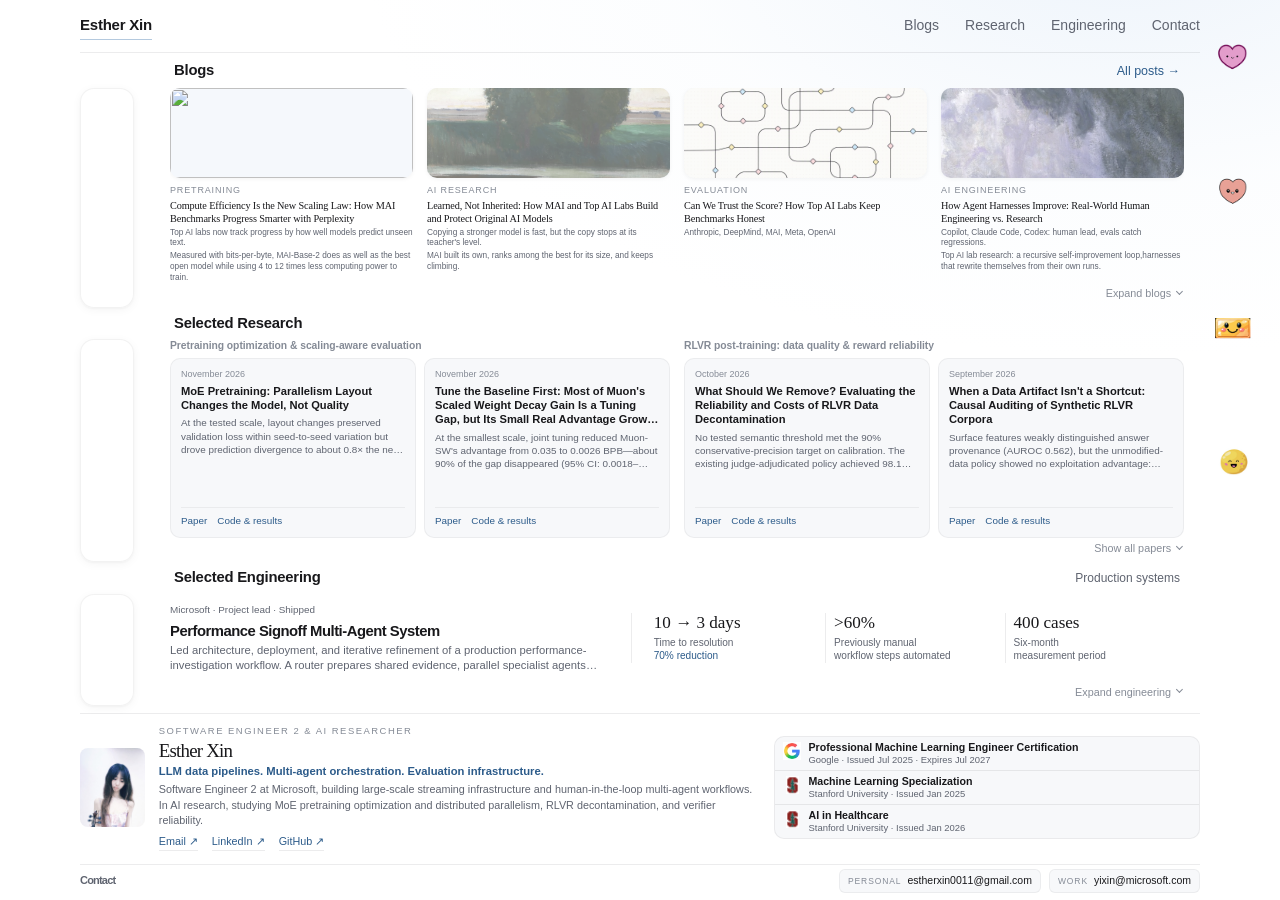
==== commit bfaa3451: "Add files via upload" ====
--- a/index.html
+++ b/index.html
@@ -162,6 +162,45 @@
           <div class="panel-content" id="blogs-content">
             <div class="blog-grid">
               <article class="blog-card">
+                <a class="blog-card-media" href="blogs/compute-efficiency-scaling-law/" target="_blank" rel="noopener" tabindex="-1" aria-hidden="true">
+                  <img class="blog-card-image" src="assets/blogs/perplexity-cover.webp" alt="">
+                </a>
+                <div class="blog-card-copy">
+                  <p class="eyebrow">Pretraining</p>
+                  <h3><a href="blogs/compute-efficiency-scaling-law/" target="_blank" rel="noopener">Compute Efficiency Is the New Scaling Law: How MAI Benchmarks Progress Smarter with Perplexity<span class="visually-hidden"> (opens in a new tab)</span></a></h3>
+                  <p class="blog-summary">
+                    <span>Top AI labs now track progress by how well models predict unseen text.</span>
+                    <span>Measured with bits-per-byte, MAI-Base-2 does as well as the best open model while using 4 to 12 times less computing power to train.</span>
+                  </p>
+                </div>
+              </article>
+
+              <article class="blog-card">
+                <a class="blog-card-media" href="blogs/learned-not-inherited/" target="_blank" rel="noopener" tabindex="-1" aria-hidden="true">
+                  <img class="blog-card-image blog-card-image--soft blog-card-image--top" src="assets/blogs/blog2.png" alt="" width="768" height="825">
+                </a>
+                <div class="blog-card-copy">
+                  <p class="eyebrow">AI research</p>
+                  <h3><a href="blogs/learned-not-inherited/" target="_blank" rel="noopener">Learned, Not Inherited: How MAI and Top AI Labs Build and Protect Original AI Models<span class="visually-hidden"> (opens in a new tab)</span></a></h3>
+                  <p class="blog-summary">
+                    <span>Copying a stronger model is fast, but the copy stops at its teacher's level.</span>
+                    <span>MAI built its own, ranks among the best for its size, and keeps climbing.</span>
+                  </p>
+                </div>
+              </article>
+
+              <article class="blog-card">
+                <a class="blog-card-media" href="blogs/can-we-trust-the-score/" target="_blank" rel="noopener" tabindex="-1" aria-hidden="true">
+                  <img class="blog-card-image" src="assets/blogs/blog3.png" alt="" width="1152" height="768">
+                </a>
+                <div class="blog-card-copy">
+                  <p class="eyebrow">Evaluation</p>
+                  <h3><a href="blogs/can-we-trust-the-score/" target="_blank" rel="noopener">Can We Trust the Score? How Top AI Labs Keep Benchmarks Honest<span class="visually-hidden"> (opens in a new tab)</span></a></h3>
+                  <p class="blog-summary">Anthropic, DeepMind, MAI, Meta, OpenAI</p>
+                </div>
+              </article>
+
+              <article class="blog-card">
                 <a class="blog-card-media" href="blogs/how-agent-harnesses-improve/" target="_blank" rel="noopener" tabindex="-1" aria-hidden="true">
                   <img class="blog-card-image blog-card-image--soft" src="assets/blogs/preview.png" alt="" width="630" height="560">
                 </a>
@@ -176,41 +215,12 @@
               </article>
 
               <article class="blog-card">
-                <a class="blog-card-media" href="blogs/learned-not-inherited/" target="_blank" rel="noopener" tabindex="-1" aria-hidden="true">
-                  <img class="blog-card-image blog-card-image--soft blog-card-image--top" src="assets/blogs/blog2.png" alt="" width="768" height="825">
+                <a class="blog-card-media" href="blogs/goodput-hidden-metric/" target="_blank" rel="noopener" tabindex="-1" aria-hidden="true">
+                  <img class="blog-card-image blog-card-image--soft" src="assets/blogs/blog4.png" alt="" width="988" height="450">
                 </a>
                 <div class="blog-card-copy">
-                  <p class="eyebrow">AI research</p>
-                  <h3><a href="blogs/learned-not-inherited/" target="_blank" rel="noopener">Learned, Not Inherited: How MAI and Top AI Labs Build and Protect Original AI Models<span class="visually-hidden"> (opens in a new tab)</span></a></h3>
-                  <p class="blog-summary">
-                    <span>Copying a stronger model is fast, but the copy stops at its teacher's level.</span>
-                    <span>MAI built its own, ranks among the best for its size, and keeps climbing.</span>
-                  </p>
-                </div>
-              </article>
-
-              <article class="blog-card">
-                <a class="blog-card-media" href="blogs/can-we-trust-the-score/" target="_blank" rel="noopener" tabindex="-1" aria-hidden="true">
-                  <img class="blog-card-image" src="assets/blogs/blog3.png" alt="" width="1152" height="768">
-                </a>
-                <div class="blog-card-copy">
-                  <p class="eyebrow">Evaluation</p>
-                  <h3><a href="blogs/can-we-trust-the-score/" target="_blank" rel="noopener">Can We Trust the Score? How Top AI Labs Keep Benchmarks Honest<span class="visually-hidden"> (opens in a new tab)</span></a></h3>
-                  <p class="blog-summary">Anthropic, DeepMind, MAI, Meta, OpenAI</p>
-                </div>
-              </article>
-
-              <article class="blog-card">
-                <a class="blog-card-media" href="blogs/compute-efficiency-scaling-law/" target="_blank" rel="noopener" tabindex="-1" aria-hidden="true">
-                  <img class="blog-card-image blog-card-image--soft" src="assets/blogs/blog4.png" alt="" width="988" height="450">
-                </a>
-                <div class="blog-card-copy">
-                  <p class="eyebrow">Pretraining</p>
-                  <h3><a href="blogs/compute-efficiency-scaling-law/" target="_blank" rel="noopener">Compute Efficiency Is the New Scaling Law: How MAI and other Top AI Labs Measure Real Progress<span class="visually-hidden"> (opens in a new tab)</span></a></h3>
-                  <p class="blog-summary">
-                    <span>Top AI labs now track progress by how well models predict unseen text.</span>
-                    <span>Measured with bits-per-byte, MAI-Base-2 does as well as the best open model while using 4 to 12 times less computing power to train.</span>
-                  </p>
+                  <p class="eyebrow">Training systems</p>
+                  <h3><a href="blogs/goodput-hidden-metric/" target="_blank" rel="noopener">Goodput: The Hidden Metric of Frontier Training<span class="visually-hidden"> (opens in a new tab)</span></a></h3>
                 </div>
               </article>
             </div>
--- a/styles.css
+++ b/styles.css
@@ -354,6 +354,7 @@
 .blog-summary span { display: block; }
 .blog-summary span + span { margin-top: 2px; }
 #blogs[data-state="preview"] .panel-content { margin: 0; }
+#blogs[data-state="preview"] .blog-card:nth-child(n+5) { display: none; }
 #research[data-state="preview"] .panel-content { margin: auto 0; }
 #blogs[data-state="expanded"] .panel-content { margin: 0 0 14px; }
 
@@ -544,8 +545,29 @@
 .article-body section { margin: 0 0 26px; }
 .article-body h2 { font-family: inherit; font-size: 18px; font-weight: 650; letter-spacing: -0.015em; margin: 0 0 6px; color: var(--ink); }
 .article-body section p { margin: 0 0 6px; }
-.article-body ul { margin: 8px 0 0; padding-inline-start: 1.35em; }
+.article-body ul, .article-body ol { margin: 8px 0 0; padding-inline-start: 1.35em; }
 .article-body li + li { margin-top: 5px; }
+.article-table-wrap { margin: 12px 0 0; overflow-x: auto; }
+.article-table {
+  width: 100%;
+  border-collapse: collapse;
+  font-size: 13.5px;
+  line-height: 1.5;
+}
+.article-table th,
+.article-table td {
+  padding: 10px 12px;
+  text-align: left;
+  vertical-align: top;
+  border-bottom: 1px solid var(--line);
+}
+.article-table th {
+  font-size: 12px;
+  font-weight: 600;
+  color: var(--muted);
+  background: var(--surface);
+}
+.article-table td:first-child { font-weight: 600; white-space: nowrap; }
 .article-takeaway { margin: 0; padding: 18px 20px; border-radius: 10px; background: var(--surface); border: 1px solid rgba(24, 24, 27, 0.05); }
 
 @media (min-width: 851px) {
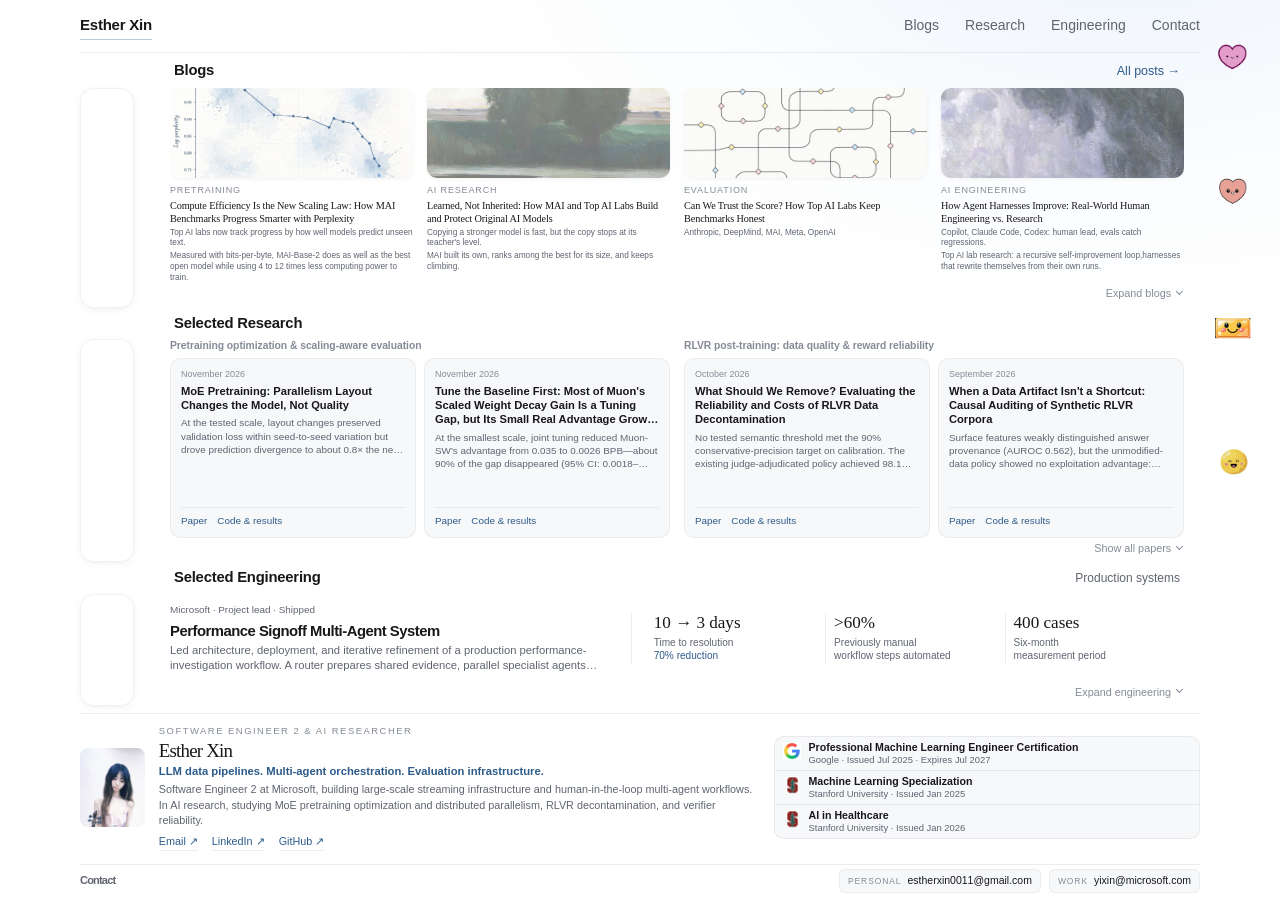
==== commit b8c6843e: "Add files via upload" ====
--- a/index.html
+++ b/index.html
@@ -223,6 +223,17 @@
                   <h3><a href="blogs/goodput-hidden-metric/" target="_blank" rel="noopener">Goodput: The Hidden Metric of Frontier Training<span class="visually-hidden"> (opens in a new tab)</span></a></h3>
                 </div>
               </article>
+
+              <article class="blog-card">
+                <a class="blog-card-media" href="blogs/making-every-rl-step-count/" target="_blank" rel="noopener" tabindex="-1" aria-hidden="true">
+                  <img class="blog-card-image" src="assets/blogs/blog6.png" alt="" width="794" height="768">
+                </a>
+                <div class="blog-card-copy">
+                  <p class="eyebrow">Post-training</p>
+                  <h3><a href="blogs/making-every-rl-step-count/" target="_blank" rel="noopener">Making Every RL Step Count: How MAI Keeps Accuracy Rising and Training Efficient<span class="visually-hidden"> (opens in a new tab)</span></a></h3>
+                  <p class="blog-summary">MAI's three smart safeguards keep its model trying new ideas, step in before any big misstep and save progress after setbacks, lifting MAI-Thinking-1 to top-tier math results.</p>
+                </div>
+              </article>
             </div>
           </div>
           <button class="panel-toggle" type="button" aria-controls="blogs-content" data-work-toggle="blogs" hidden><span>Expand blogs</span><span class="toggle-icon" aria-hidden="true"></span></button>
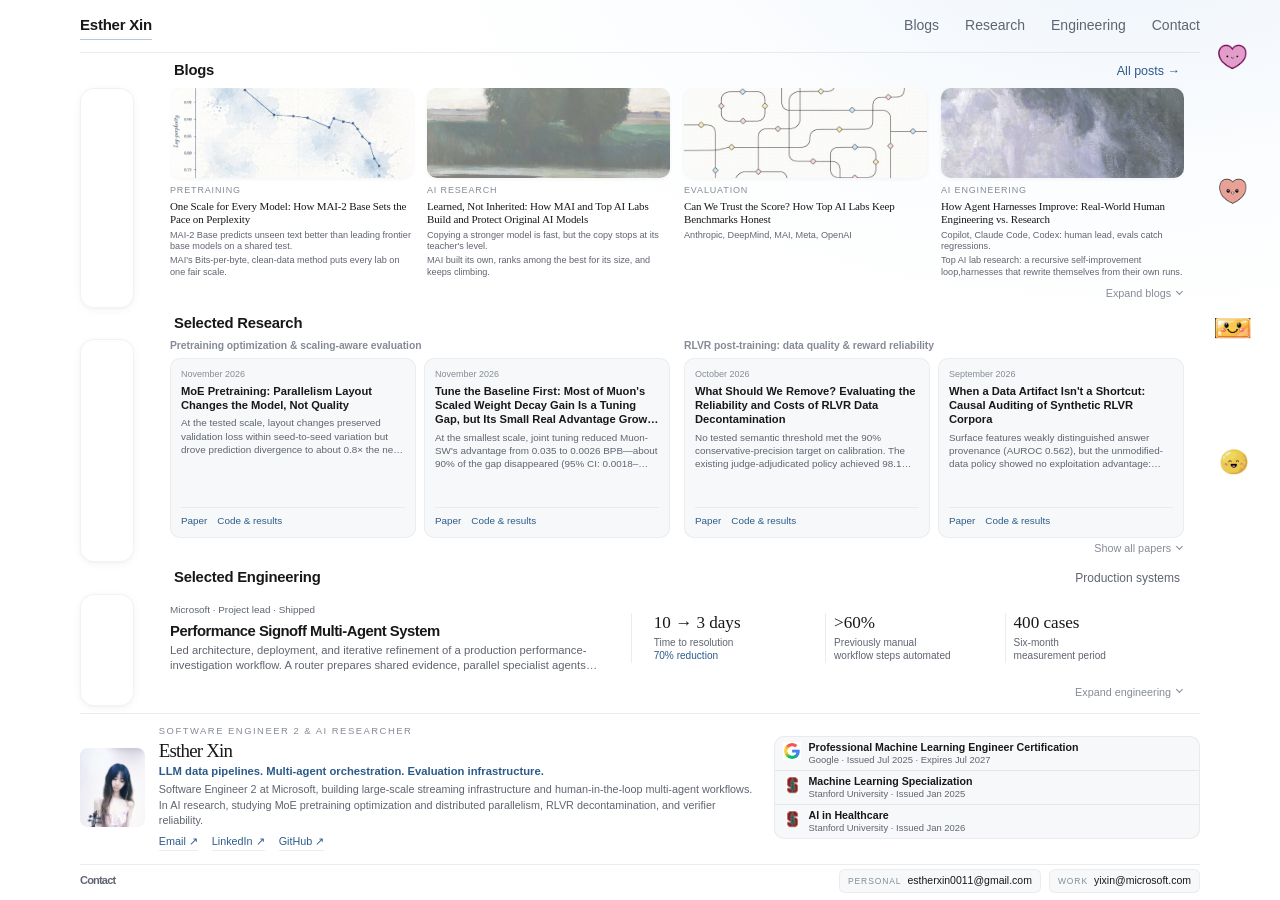
==== commit 387658bd: "Add files via upload" ====
--- a/index.html
+++ b/index.html
@@ -167,10 +167,10 @@
                 </a>
                 <div class="blog-card-copy">
                   <p class="eyebrow">Pretraining</p>
-                  <h3><a href="blogs/compute-efficiency-scaling-law/" target="_blank" rel="noopener">Compute Efficiency Is the New Scaling Law: How MAI Benchmarks Progress Smarter with Perplexity<span class="visually-hidden"> (opens in a new tab)</span></a></h3>
+                  <h3><a href="blogs/compute-efficiency-scaling-law/" target="_blank" rel="noopener">One Scale for Every Model: How MAI-2 Base Sets the Pace on Perplexity<span class="visually-hidden"> (opens in a new tab)</span></a></h3>
                   <p class="blog-summary">
-                    <span>Top AI labs now track progress by how well models predict unseen text.</span>
-                    <span>Measured with bits-per-byte, MAI-Base-2 does as well as the best open model while using 4 to 12 times less computing power to train.</span>
+                    <span>MAI-2 Base predicts unseen text better than leading frontier base models on a shared test.</span>
+                    <span>MAI's Bits-per-byte, clean-data method puts every lab on one fair scale.</span>
                   </p>
                 </div>
               </article>
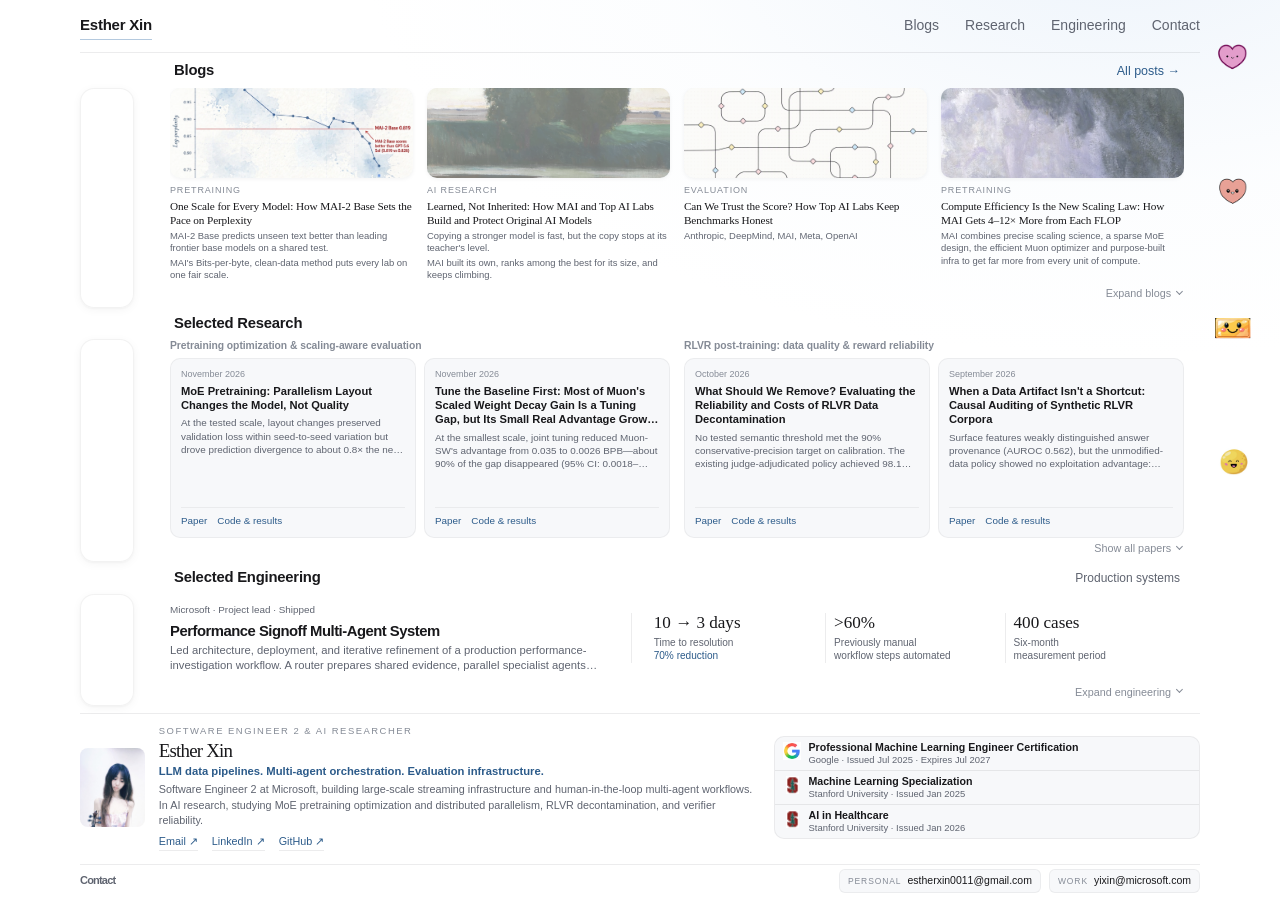
==== commit c6bdbbe8: "Add files via upload" ====
--- a/index.html
+++ b/index.html
@@ -201,8 +201,40 @@
               </article>
 
               <article class="blog-card">
+                <a class="blog-card-media" href="blogs/mai-compute-efficiency/" target="_blank" rel="noopener" tabindex="-1" aria-hidden="true">
+                  <img class="blog-card-image blog-card-image--soft" src="assets/blogs/preview.png" alt="" width="630" height="560">
+                </a>
+                <div class="blog-card-copy">
+                  <p class="eyebrow">Pretraining</p>
+                  <h3><a href="blogs/mai-compute-efficiency/" target="_blank" rel="noopener">Compute Efficiency Is the New Scaling Law: How MAI Gets 4&ndash;12&times; More from Each FLOP<span class="visually-hidden"> (opens in a new tab)</span></a></h3>
+                  <p class="blog-summary">MAI combines precise scaling science, a sparse MoE design, the efficient Muon optimizer and purpose-built infra to get far more from every unit of compute.</p>
+                </div>
+              </article>
+
+              <article class="blog-card">
+                <a class="blog-card-media" href="blogs/goodput-hidden-metric/" target="_blank" rel="noopener" tabindex="-1" aria-hidden="true">
+                  <img class="blog-card-image blog-card-image--soft" src="assets/blogs/blog4.png" alt="" width="988" height="450">
+                </a>
+                <div class="blog-card-copy">
+                  <p class="eyebrow">Training systems</p>
+                  <h3><a href="blogs/goodput-hidden-metric/" target="_blank" rel="noopener">Goodput: The Hidden Metric of Frontier Training<span class="visually-hidden"> (opens in a new tab)</span></a></h3>
+                </div>
+              </article>
+
+              <article class="blog-card">
+                <a class="blog-card-media" href="blogs/making-every-rl-step-count/" target="_blank" rel="noopener" tabindex="-1" aria-hidden="true">
+                  <img class="blog-card-image" src="assets/blogs/blog6.png" alt="" width="794" height="768">
+                </a>
+                <div class="blog-card-copy">
+                  <p class="eyebrow">Post-training</p>
+                  <h3><a href="blogs/making-every-rl-step-count/" target="_blank" rel="noopener">Making Every RL Step Count: How MAI Keeps Accuracy Rising and Training Efficient<span class="visually-hidden"> (opens in a new tab)</span></a></h3>
+                  <p class="blog-summary">MAI's three smart safeguards keep its model trying new ideas, step in before any big misstep and save progress after setbacks, lifting MAI-Thinking-1 to top-tier math results.</p>
+                </div>
+              </article>
+
+              <article class="blog-card">
                 <a class="blog-card-media" href="blogs/how-agent-harnesses-improve/" target="_blank" rel="noopener" tabindex="-1" aria-hidden="true">
-                  <img class="blog-card-image blog-card-image--soft" src="assets/blogs/preview.png" alt="" width="630" height="560">
+                  <img class="blog-card-image blog-card-image--soft" src="assets/blogs/harnesses-cover.jpg" alt="" width="768" height="1027">
                 </a>
                 <div class="blog-card-copy">
                   <p class="eyebrow">AI engineering</p>
@@ -211,27 +243,6 @@
                     <span>Copilot, Claude Code, Codex: human lead, evals catch regressions.</span>
                     <span>Top AI lab research: a recursive self-improvement loop,harnesses that rewrite themselves from their own runs.</span>
                   </p>
-                </div>
-              </article>
-
-              <article class="blog-card">
-                <a class="blog-card-media" href="blogs/goodput-hidden-metric/" target="_blank" rel="noopener" tabindex="-1" aria-hidden="true">
-                  <img class="blog-card-image blog-card-image--soft" src="assets/blogs/blog4.png" alt="" width="988" height="450">
-                </a>
-                <div class="blog-card-copy">
-                  <p class="eyebrow">Training systems</p>
-                  <h3><a href="blogs/goodput-hidden-metric/" target="_blank" rel="noopener">Goodput: The Hidden Metric of Frontier Training<span class="visually-hidden"> (opens in a new tab)</span></a></h3>
-                </div>
-              </article>
-
-              <article class="blog-card">
-                <a class="blog-card-media" href="blogs/making-every-rl-step-count/" target="_blank" rel="noopener" tabindex="-1" aria-hidden="true">
-                  <img class="blog-card-image" src="assets/blogs/blog6.png" alt="" width="794" height="768">
-                </a>
-                <div class="blog-card-copy">
-                  <p class="eyebrow">Post-training</p>
-                  <h3><a href="blogs/making-every-rl-step-count/" target="_blank" rel="noopener">Making Every RL Step Count: How MAI Keeps Accuracy Rising and Training Efficient<span class="visually-hidden"> (opens in a new tab)</span></a></h3>
-                  <p class="blog-summary">MAI's three smart safeguards keep its model trying new ideas, step in before any big misstep and save progress after setbacks, lifting MAI-Thinking-1 to top-tier math results.</p>
                 </div>
               </article>
             </div>
--- a/styles.css
+++ b/styles.css
@@ -568,6 +568,9 @@
   background: var(--surface);
 }
 .article-table td:first-child { font-weight: 600; white-space: nowrap; }
+.article-table--levers td:first-child { white-space: normal; width: 22%; }
+.article-table td p { margin: 0; }
+.article-table td p + p { margin-top: 8px; }
 .article-takeaway { margin: 0; padding: 18px 20px; border-radius: 10px; background: var(--surface); border: 1px solid rgba(24, 24, 27, 0.05); }
 
 @media (min-width: 851px) {
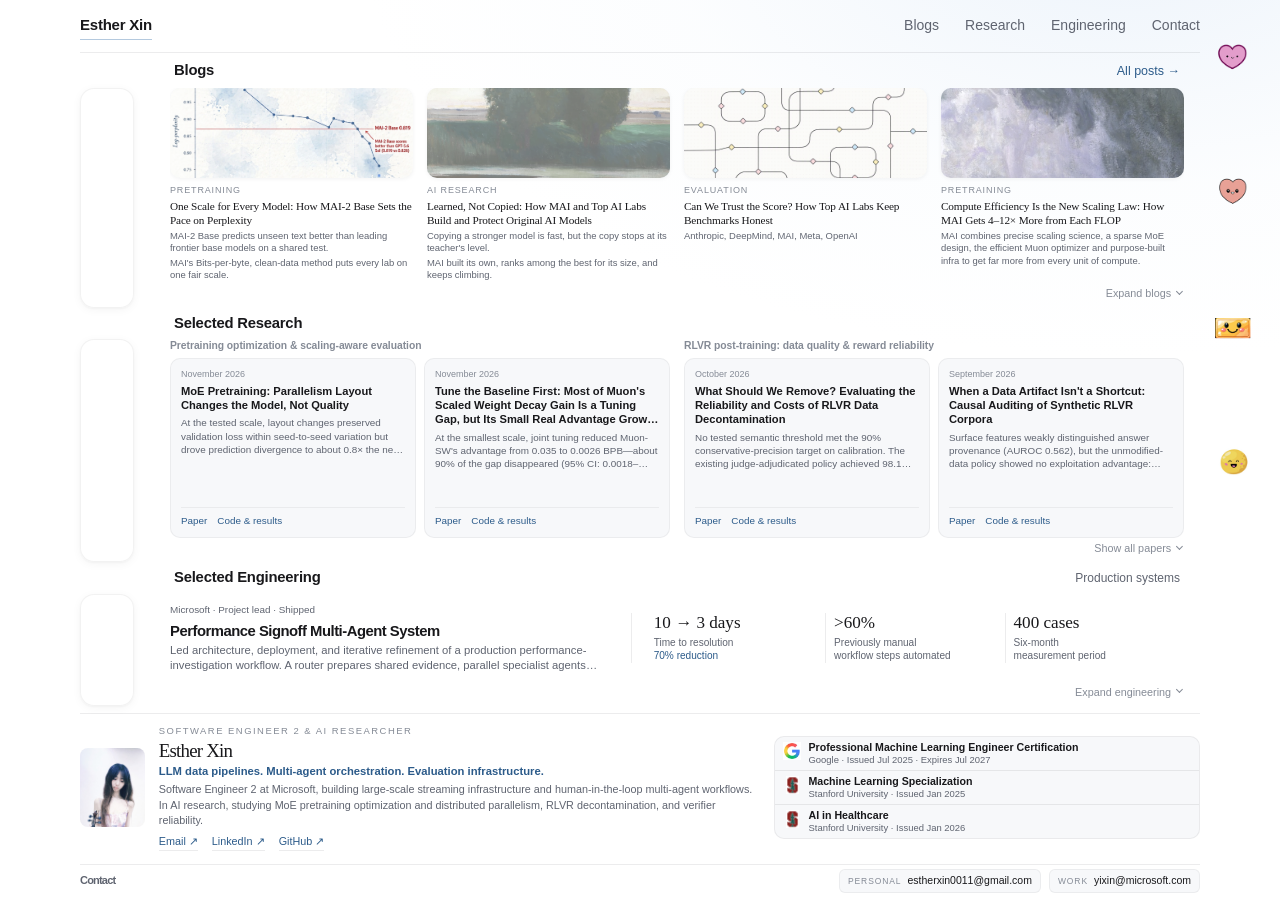
==== commit f1235b4f: "Add files via upload" ====
--- a/index.html
+++ b/index.html
@@ -181,7 +181,7 @@
                 </a>
                 <div class="blog-card-copy">
                   <p class="eyebrow">AI research</p>
-                  <h3><a href="blogs/learned-not-inherited/" target="_blank" rel="noopener">Learned, Not Inherited: How MAI and Top AI Labs Build and Protect Original AI Models<span class="visually-hidden"> (opens in a new tab)</span></a></h3>
+                  <h3><a href="blogs/learned-not-inherited/" target="_blank" rel="noopener">Learned, Not Copied: How MAI and Top AI Labs Build and Protect Original AI Models<span class="visually-hidden"> (opens in a new tab)</span></a></h3>
                   <p class="blog-summary">
                     <span>Copying a stronger model is fast, but the copy stops at its teacher's level.</span>
                     <span>MAI built its own, ranks among the best for its size, and keeps climbing.</span>
@@ -217,7 +217,11 @@
                 </a>
                 <div class="blog-card-copy">
                   <p class="eyebrow">Training systems</p>
-                  <h3><a href="blogs/goodput-hidden-metric/" target="_blank" rel="noopener">Goodput: The Hidden Metric of Frontier Training<span class="visually-hidden"> (opens in a new tab)</span></a></h3>
+                  <h3><a href="blogs/goodput-hidden-metric/" target="_blank" rel="noopener">Goodput: The Hidden Training-Time Benchmark Only MAI Has Shared<span class="visually-hidden"> (opens in a new tab)</span></a></h3>
+                  <p class="blog-summary">
+                    <span>Test scores show what a finished model can do; goodput shows how well a lab can build one.</span>
+                    <span>Among the top AI labs, MAI is the one that has published this number for a frontier run.</span>
+                  </p>
                 </div>
               </article>
 
